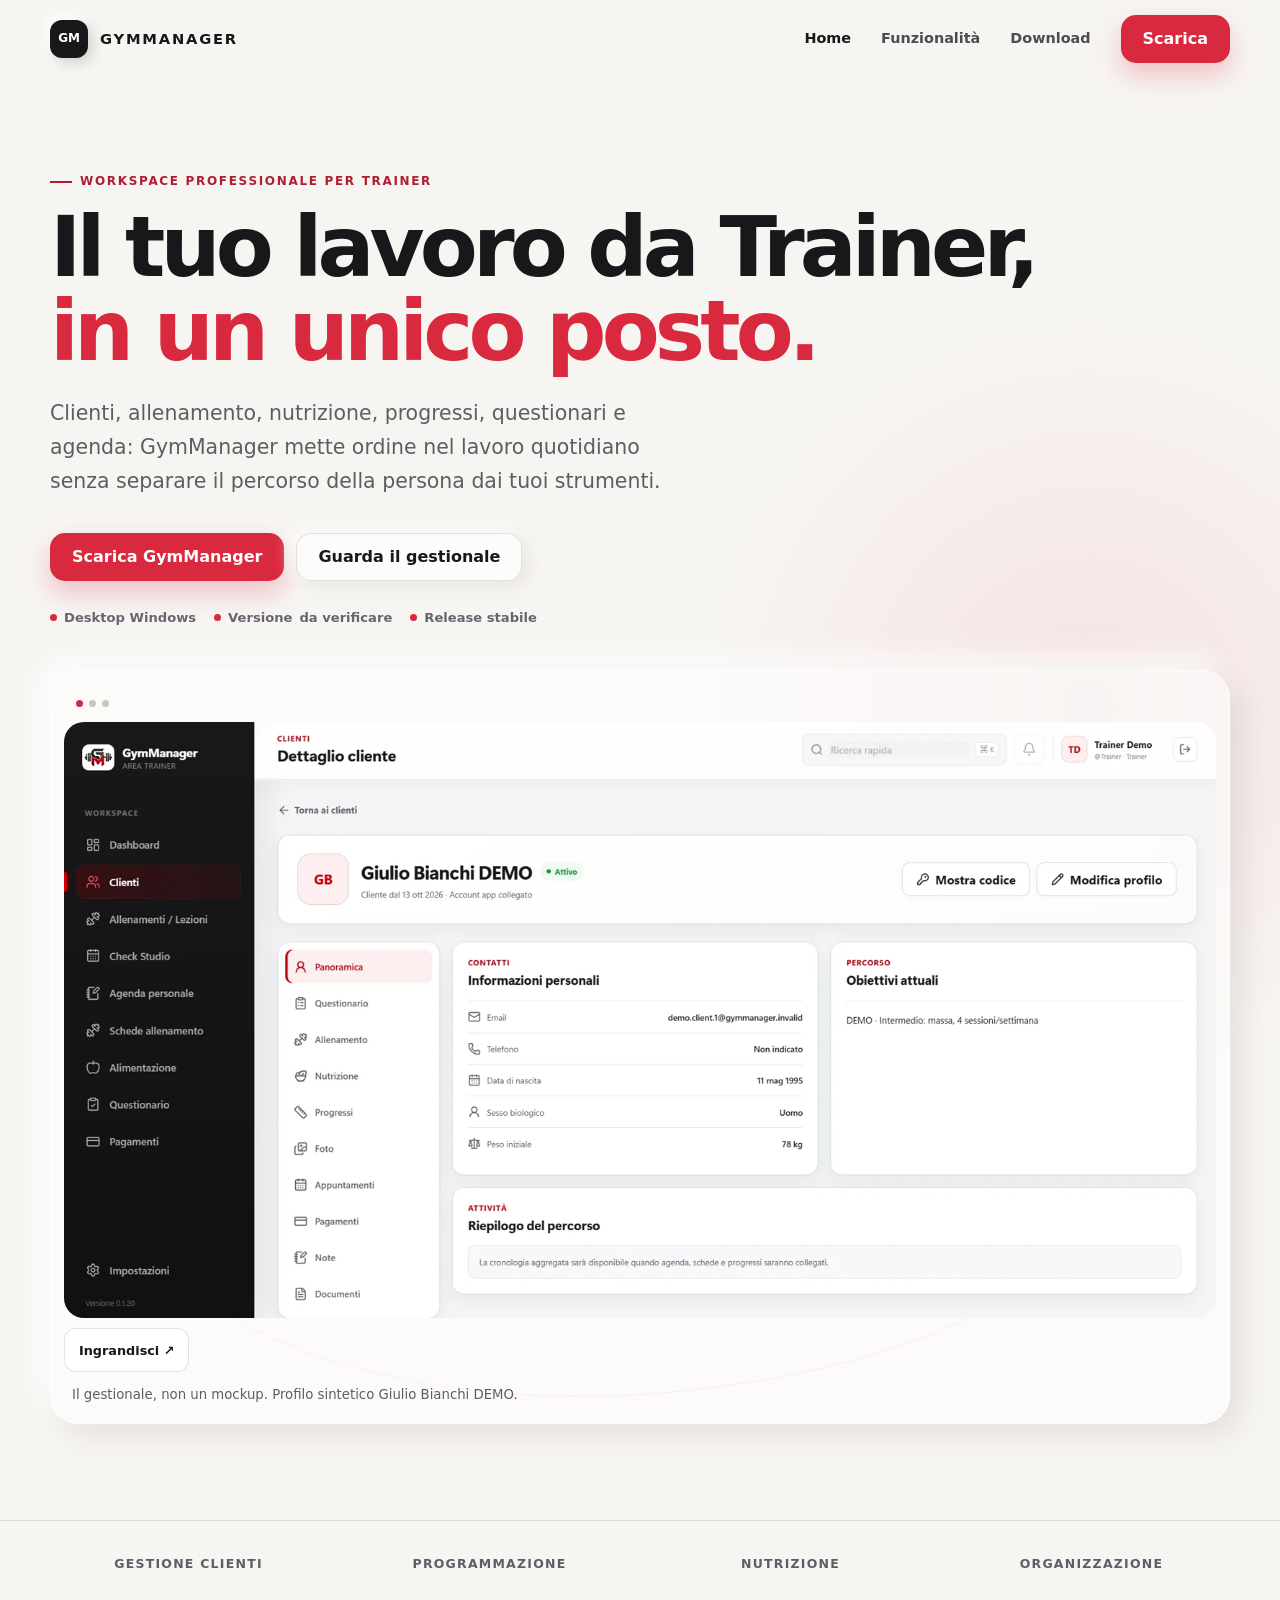
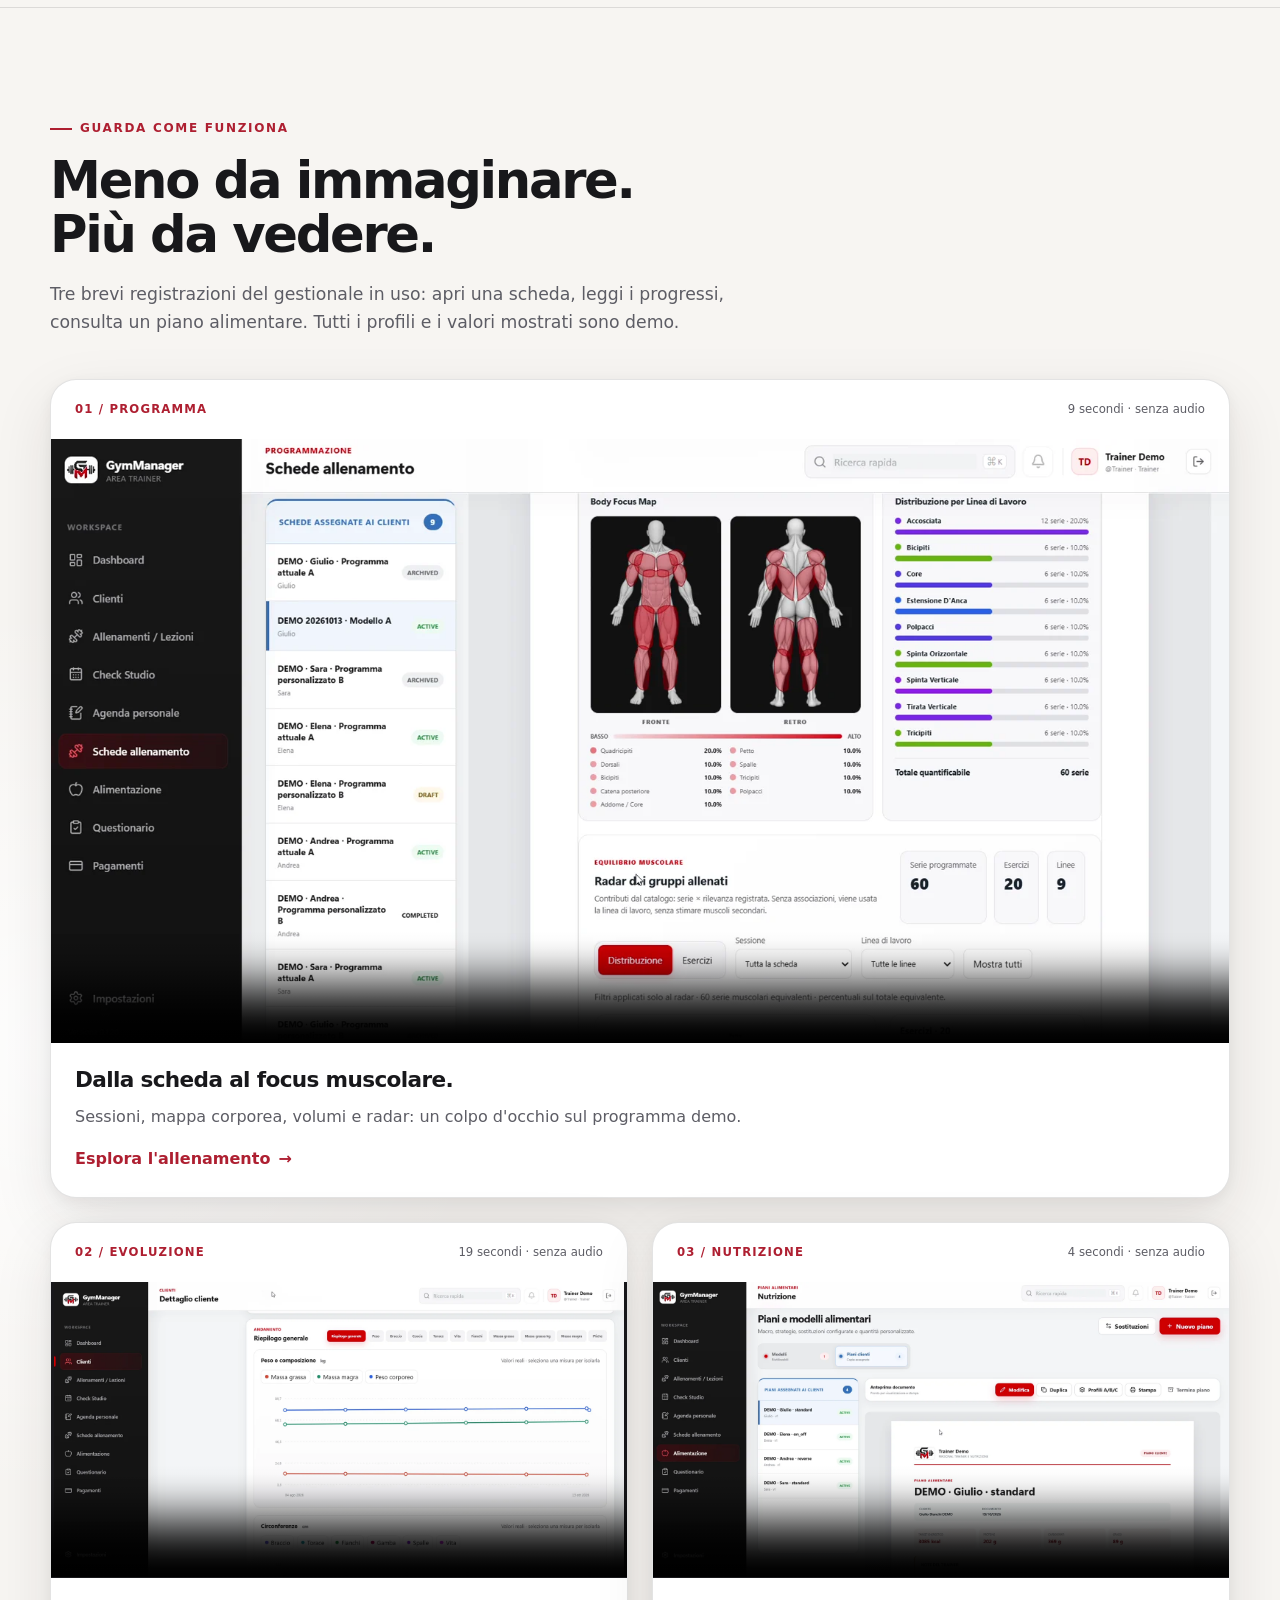
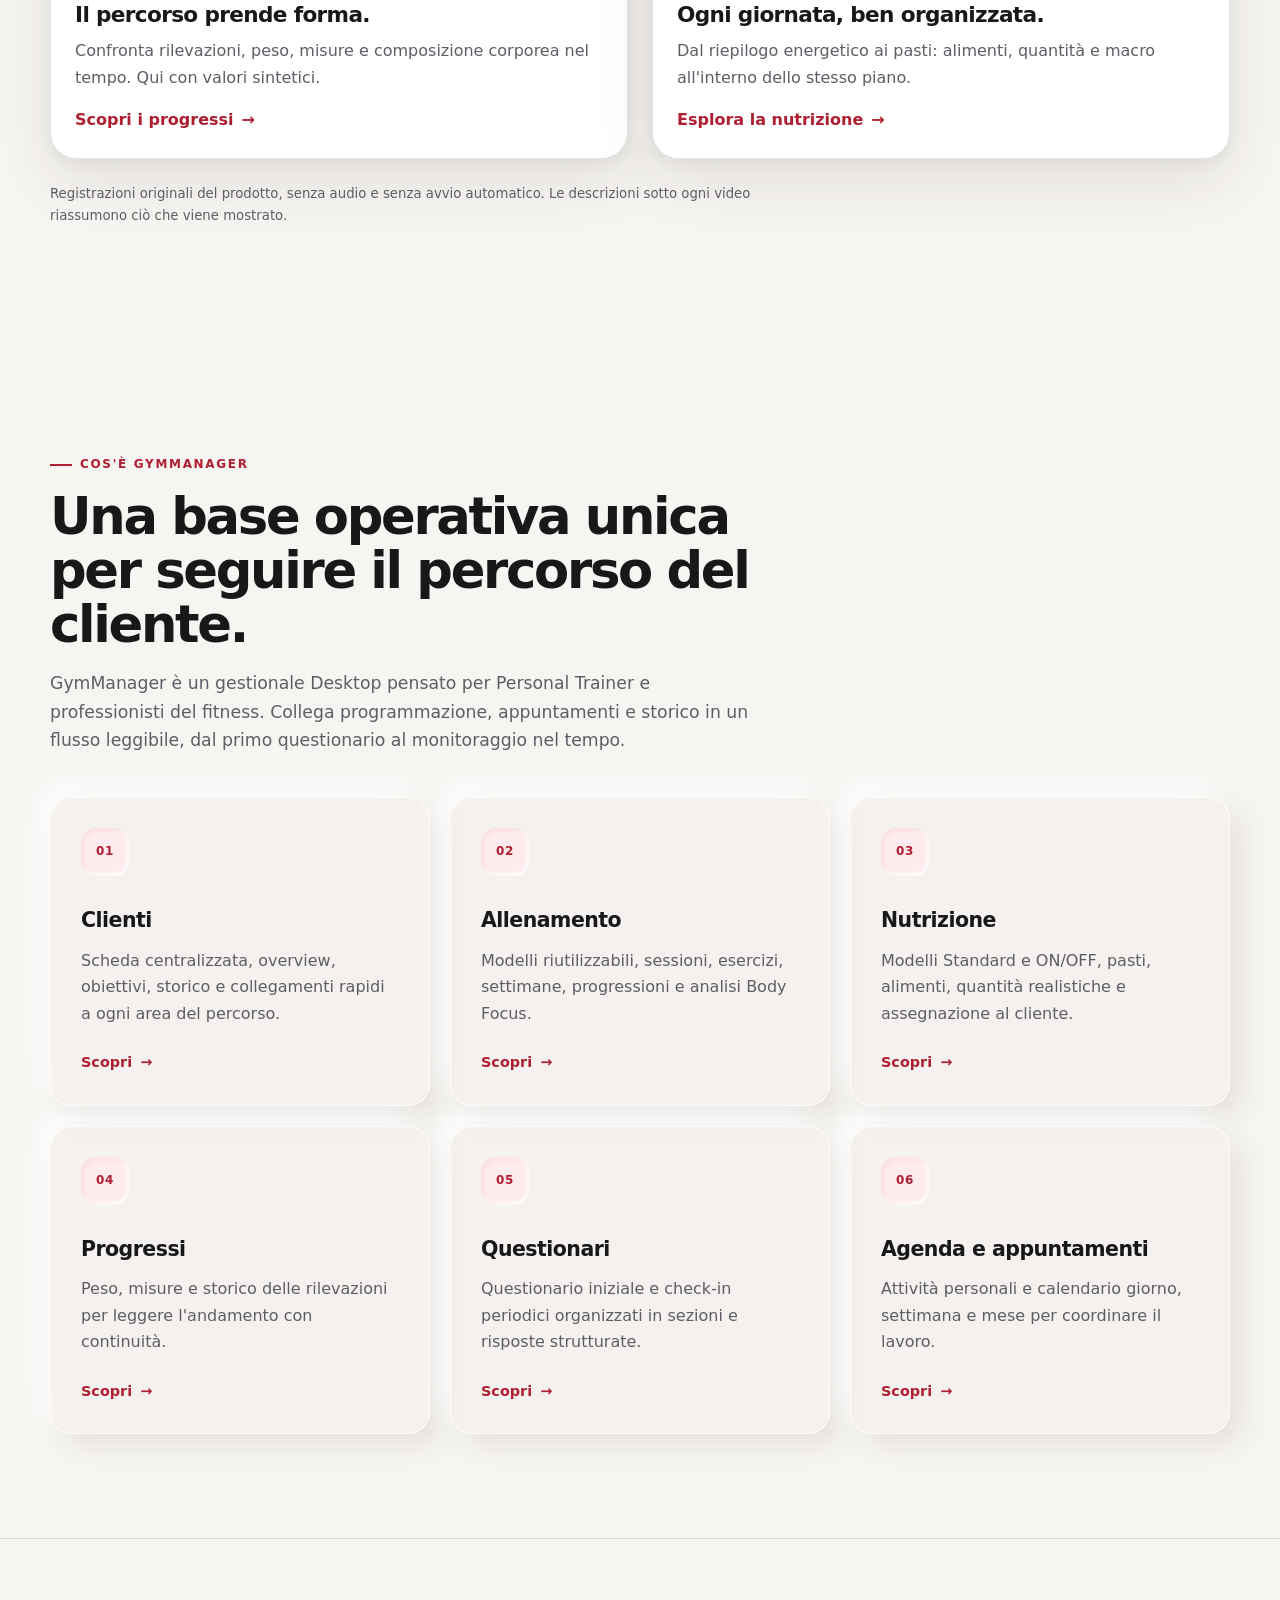
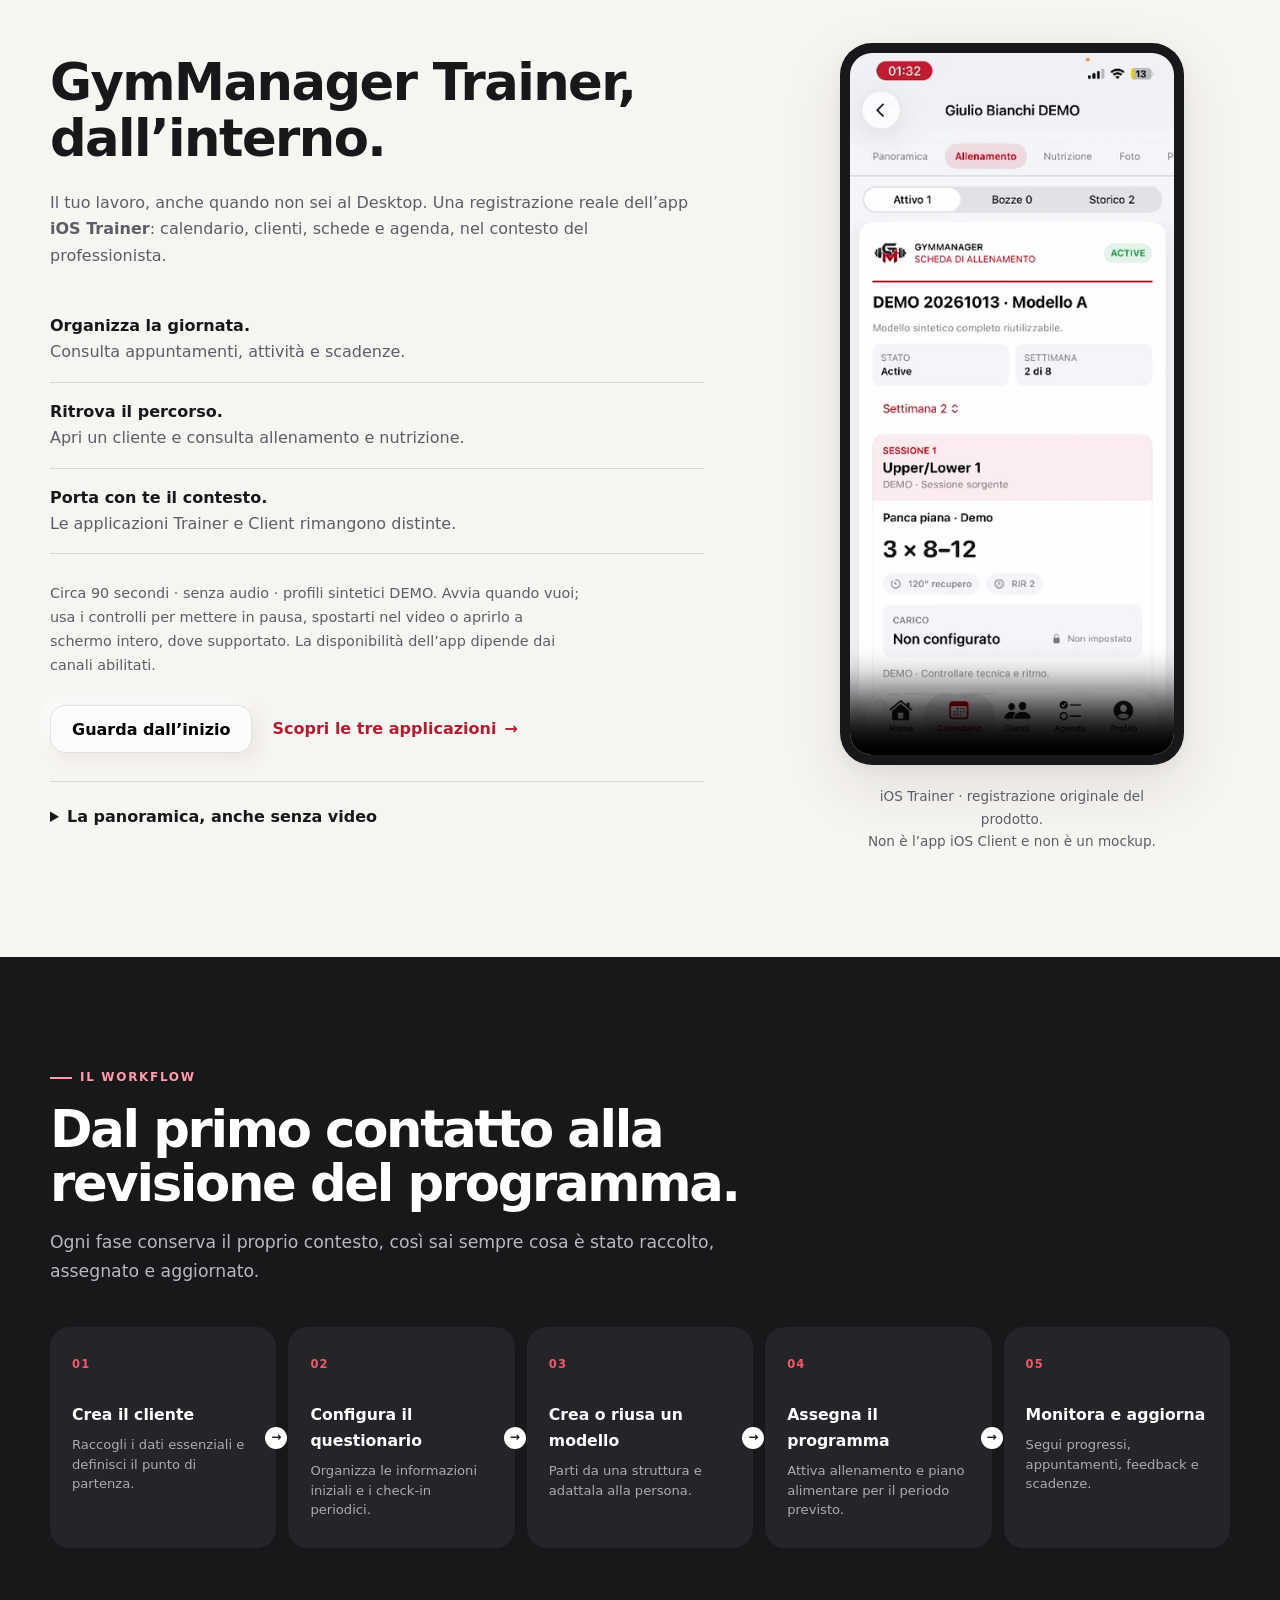
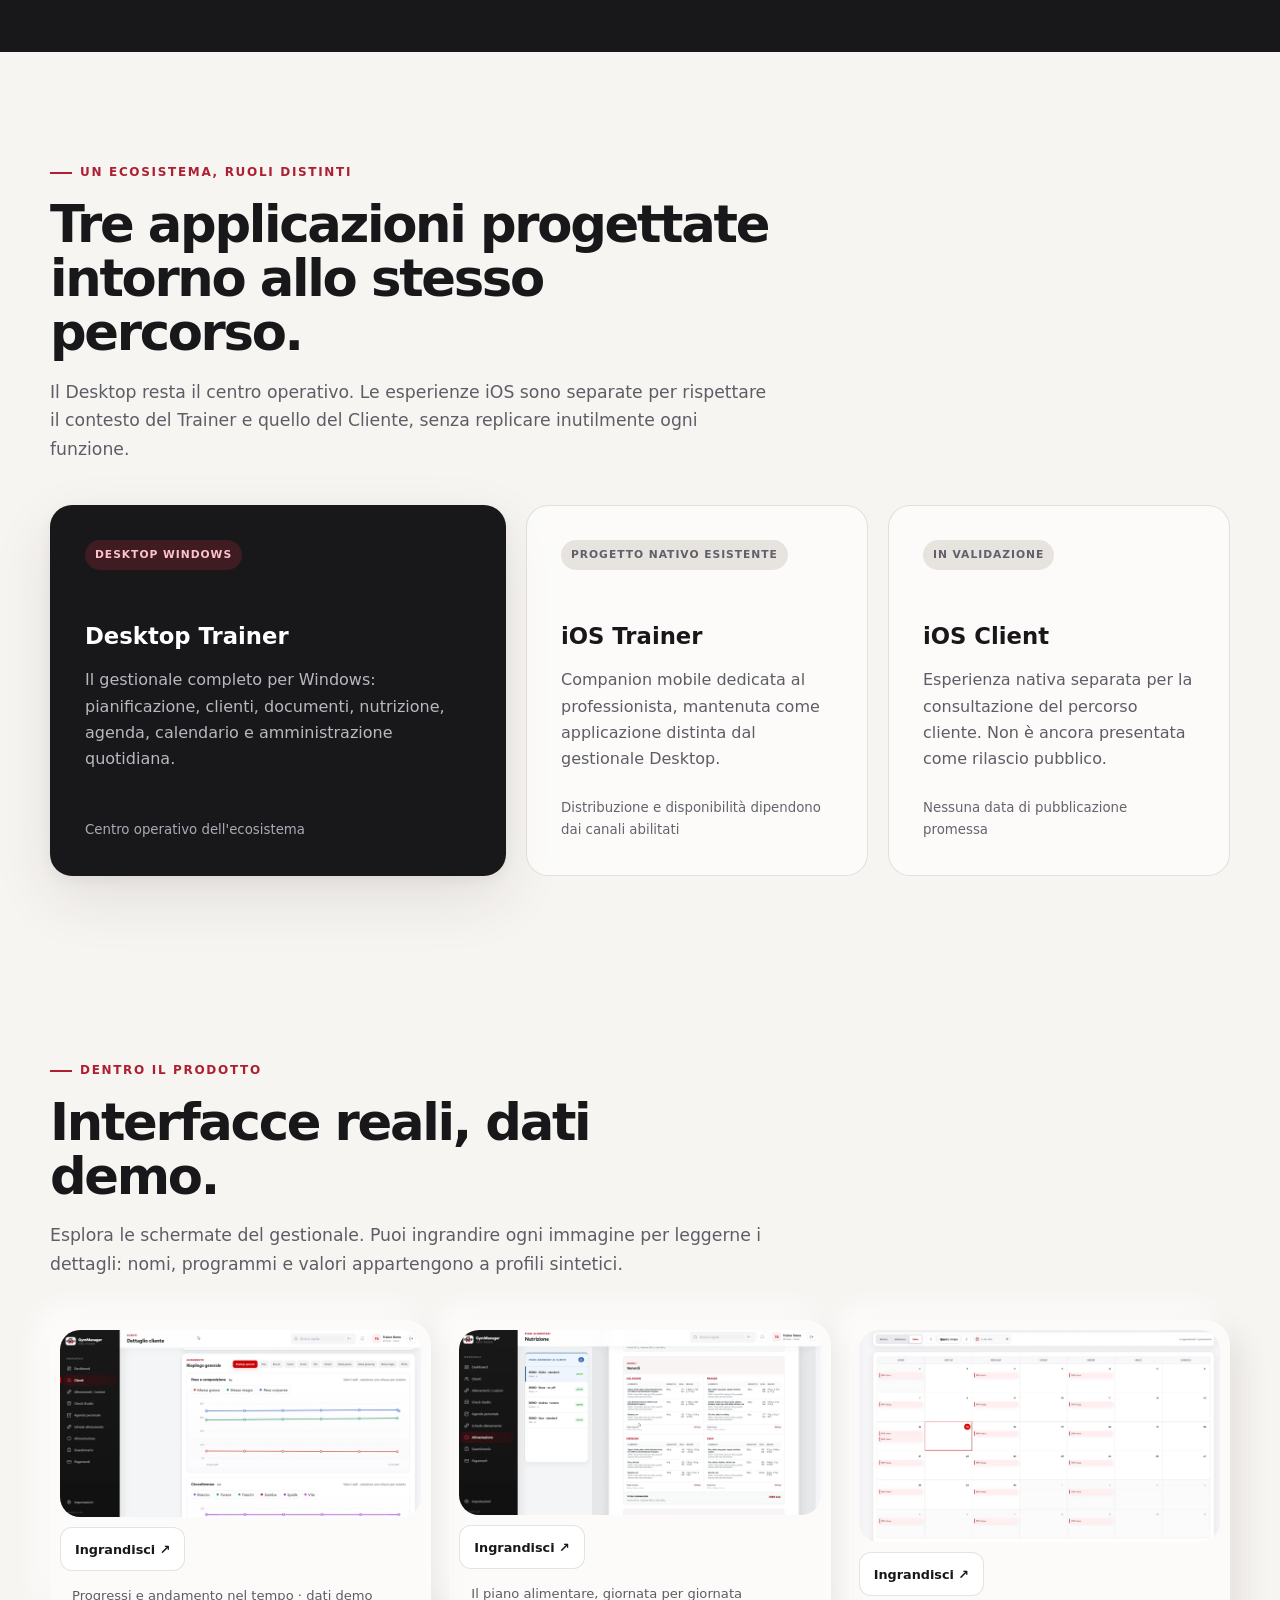
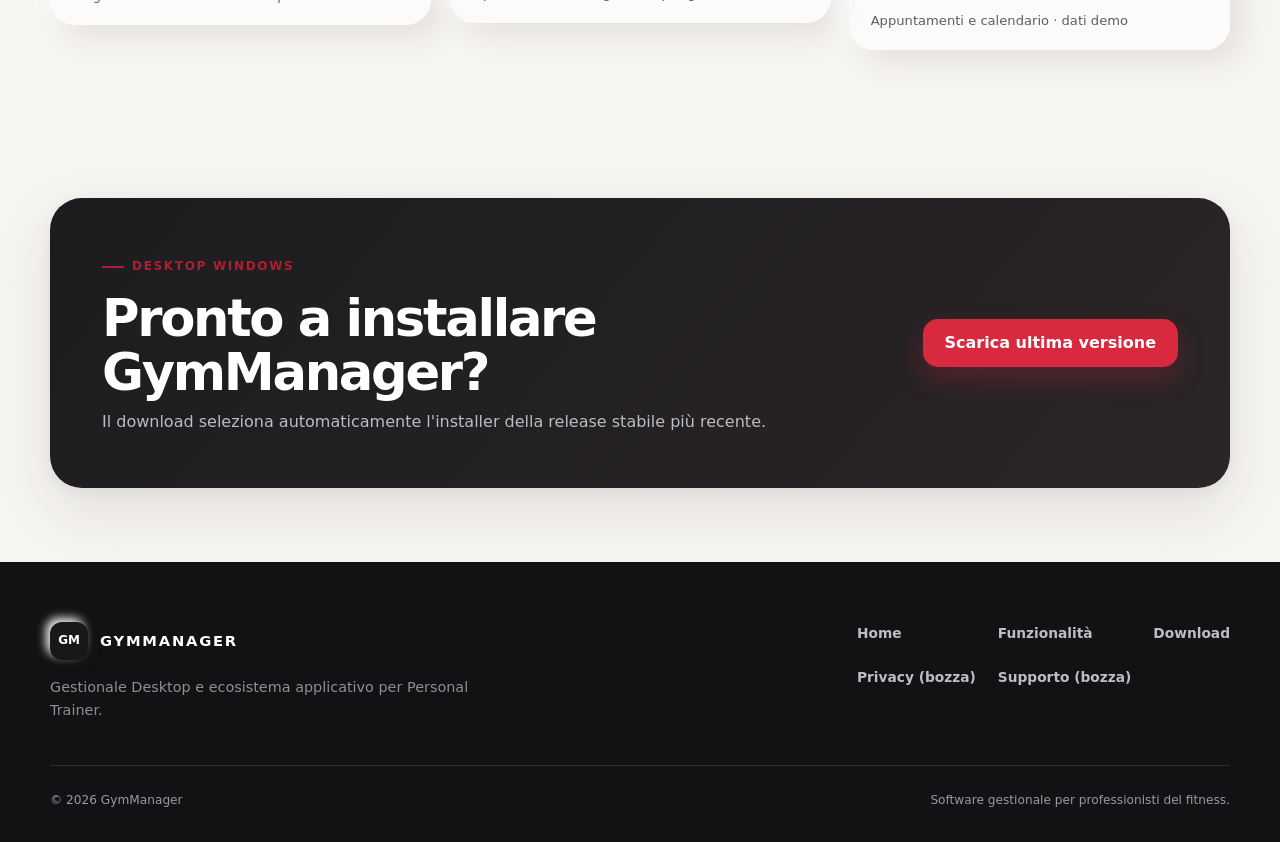
==== index.html @ c7aa6cc4 "feat: publish GymManager website with Trainer overview" ====
<!doctype html>
<html lang="it">
<head>
  <meta charset="utf-8">
  <meta name="viewport" content="width=device-width, initial-scale=1">
  <title>GymManager — Gestionale per Personal Trainer</title>
  <meta name="description" content="GymManager riunisce clienti, allenamento, nutrizione, progressi, questionari e agenda in un unico gestionale Desktop per Personal Trainer.">
  <meta property="og:title" content="GymManager — Gestionale per Personal Trainer">
  <meta property="og:description" content="Il lavoro quotidiano del Trainer, organizzato in un unico ambiente professionale.">
  <meta property="og:type" content="website">
  <meta name="theme-color" content="#18181b">
  <link rel="icon" href="assets/favicon.svg" type="image/svg+xml">
  <link rel="stylesheet" href="assets/css/styles.css">
  <script defer src="assets/js/site.js"></script>
  <script defer src="assets/js/download.js"></script>
</head>
<body>
  <a class="skip-link" href="#contenuto">Vai al contenuto</a>
  <header class="site-header">
    <nav class="nav container" aria-label="Navigazione principale">
      <a class="brand" href="index.html" aria-label="GymManager, Home"><span class="brand-mark" aria-hidden="true">GM</span><span>GYMMANAGER</span></a>
      <button class="nav-toggle" type="button" aria-expanded="false" aria-controls="nav-links" aria-label="Apri il menu"><span></span></button>
      <div class="nav-links" id="nav-links">
        <a href="index.html" aria-current="page">Home</a>
        <a href="funzionalita.html">Funzionalità</a>
        <a href="download.html">Download</a>
        <a class="button button--primary" href="download.html">Scarica</a>
      </div>
    </nav>
  </header>

  <main id="contenuto">
    <section class="hero">
      <div class="hero-grid container">
        <div class="hero-copy reveal">
          <span class="eyebrow">Workspace professionale per Trainer</span>
          <h1>Il tuo lavoro da Trainer, <em>in un unico posto.</em></h1>
          <p>Clienti, allenamento, nutrizione, progressi, questionari e agenda: GymManager mette ordine nel lavoro quotidiano senza separare il percorso della persona dai tuoi strumenti.</p>
          <div class="hero-actions">
            <a class="button button--primary" href="download.html">Scarica GymManager</a>
            <a class="button button--secondary" href="#demo">Guarda il gestionale</a>
          </div>
          <div class="hero-meta" aria-label="Informazioni prodotto">
            <span>Desktop Windows</span>
            <span>Versione <b data-release-version>—</b></span>
            <span>Release stabile</span>
          </div>
        </div>
        <div class="hero-visual reveal">
          <div class="hero-orbit" aria-hidden="true"></div>
          <div class="app-frame">
            <div class="app-frame__bar" aria-hidden="true"><i></i><i></i><i></i></div>
            <img class="screenshot-image" data-screenshot fetchpriority="high" width="1600" height="828" src="assets/screenshots/12-client-demo.webp" alt="Scheda del cliente sintetico Giulio Bianchi DEMO nel gestionale reale: dati del percorso e accesso ad allenamento, nutrizione e progressi">
            <p class="media-caption">Il gestionale, non un mockup. Profilo sintetico Giulio Bianchi DEMO.</p>
          </div>
        </div>
      </div>
    </section>

    <div class="trust-strip" aria-label="Aree principali">
      <div class="trust-strip__inner container">
        <span>Gestione clienti</span><span>Programmazione</span><span>Nutrizione</span><span>Organizzazione</span>
      </div>
    </div>

    <section class="section demo-section" id="demo">
      <div class="container">
        <div class="section-heading reveal"><span class="eyebrow">Guarda come funziona</span><h2>Meno da immaginare.<br>Più da vedere.</h2><p>Tre brevi registrazioni del gestionale in uso: apri una scheda, leggi i progressi, consulta un piano alimentare. Tutti i profili e i valori mostrati sono demo.</p></div>
        <div class="demo-grid">
          <article class="demo-card reveal">
            <div class="demo-card__heading"><span class="demo-number">01 / PROGRAMMA</span><span>9 secondi · senza audio</span></div>
            <video controls playsinline preload="none" width="1280" height="656" poster="assets/screenshots/05-body-focus.webp" aria-label="Registrazione reale: scheda di allenamento e analisi Body Focus">
              <source src="assets/videos/workout-analysis.mp4" type="video/mp4">
              <track kind="captions" src="assets/videos/workout-analysis.it.vtt" srclang="it" label="Descrizione italiana">
              Il browser non supporta il video. <a href="assets/videos/workout-analysis.mp4">Apri la registrazione</a>.
            </video>
            <div class="demo-card__copy"><h3>Dalla scheda al focus muscolare.</h3><p>Sessioni, mappa corporea, volumi e radar: un colpo d'occhio sul programma demo.</p><a class="text-link" href="funzionalita.html#allenamento">Esplora l'allenamento</a></div>
          </article>
          <article class="demo-card reveal">
            <div class="demo-card__heading"><span class="demo-number">02 / EVOLUZIONE</span><span>19 secondi · senza audio</span></div>
            <video controls playsinline preload="none" width="1280" height="662" poster="assets/screenshots/10-progress.webp" aria-label="Registrazione reale: grafici dei progressi e plicometria su dati demo">
              <source src="assets/videos/client-progress.mp4" type="video/mp4">
              <track kind="captions" src="assets/videos/client-progress.it.vtt" srclang="it" label="Descrizione italiana">
              Il browser non supporta il video. <a href="assets/videos/client-progress.mp4">Apri la registrazione</a>.
            </video>
            <div class="demo-card__copy"><h3>Il percorso prende forma.</h3><p>Confronta rilevazioni, peso, misure e composizione corporea nel tempo. Qui con valori sintetici.</p><a class="text-link" href="funzionalita.html#progressi">Scopri i progressi</a></div>
          </article>
          <article class="demo-card reveal">
            <div class="demo-card__heading"><span class="demo-number">03 / NUTRIZIONE</span><span>4 secondi · senza audio</span></div>
            <video controls playsinline preload="none" width="1280" height="656" poster="assets/screenshots/07-nutrition-overview.webp" aria-label="Registrazione reale: piano alimentare demo, giornate e pasti">
              <source src="assets/videos/nutrition-plan.mp4" type="video/mp4">
              <track kind="captions" src="assets/videos/nutrition-plan.it.vtt" srclang="it" label="Descrizione italiana">
              Il browser non supporta il video. <a href="assets/videos/nutrition-plan.mp4">Apri la registrazione</a>.
            </video>
            <div class="demo-card__copy"><h3>Ogni giornata, ben organizzata.</h3><p>Dal riepilogo energetico ai pasti: alimenti, quantità e macro all'interno dello stesso piano.</p><a class="text-link" href="funzionalita.html#nutrizione">Esplora la nutrizione</a></div>
          </article>
        </div>
        <p class="media-note">Registrazioni originali del prodotto, senza audio e senza avvio automatico. Le descrizioni sotto ogni video riassumono ciò che viene mostrato.</p>
      </div>
    </section>

    <section class="section" id="cos-e">
      <div class="container">
        <div class="section-heading reveal">
          <span class="eyebrow">Cos'è GymManager</span>
          <h2>Una base operativa unica per seguire il percorso del cliente.</h2>
          <p>GymManager è un gestionale Desktop pensato per Personal Trainer e professionisti del fitness. Collega programmazione, appuntamenti e storico in un flusso leggibile, dal primo questionario al monitoraggio nel tempo.</p>
        </div>
        <div class="feature-grid">
          <article class="feature-card reveal"><span class="feature-icon" aria-hidden="true">01</span><h3>Clienti</h3><p>Scheda centralizzata, overview, obiettivi, storico e collegamenti rapidi a ogni area del percorso.</p><a class="text-link" href="funzionalita.html#clienti">Scopri</a></article>
          <article class="feature-card reveal"><span class="feature-icon" aria-hidden="true">02</span><h3>Allenamento</h3><p>Modelli riutilizzabili, sessioni, esercizi, settimane, progressioni e analisi Body Focus.</p><a class="text-link" href="funzionalita.html#allenamento">Scopri</a></article>
          <article class="feature-card reveal"><span class="feature-icon" aria-hidden="true">03</span><h3>Nutrizione</h3><p>Modelli Standard e ON/OFF, pasti, alimenti, quantità realistiche e assegnazione al cliente.</p><a class="text-link" href="funzionalita.html#nutrizione">Scopri</a></article>
          <article class="feature-card reveal"><span class="feature-icon" aria-hidden="true">04</span><h3>Progressi</h3><p>Peso, misure e storico delle rilevazioni per leggere l'andamento con continuità.</p><a class="text-link" href="funzionalita.html#progressi">Scopri</a></article>
          <article class="feature-card reveal"><span class="feature-icon" aria-hidden="true">05</span><h3>Questionari</h3><p>Questionario iniziale e check-in periodici organizzati in sezioni e risposte strutturate.</p><a class="text-link" href="funzionalita.html#questionari">Scopri</a></article>
          <article class="feature-card reveal"><span class="feature-icon" aria-hidden="true">06</span><h3>Agenda e appuntamenti</h3><p>Attività personali e calendario giorno, settimana e mese per coordinare il lavoro.</p><a class="text-link" href="funzionalita.html#organizzazione">Scopri</a></article>
        </div>
      </div>
    </section>

    <section class="section trainer-overview" id="ios-trainer" aria-labelledby="trainer-overview-title">
      <div class="container trainer-overview__layout">
        <div class="trainer-overview__copy reveal">
          <h2 id="trainer-overview-title">GymManager Trainer,<br>dall’interno.</h2>
          <p>Il tuo lavoro, anche quando non sei al Desktop. Una registrazione reale dell’app <strong>iOS Trainer</strong>: calendario, clienti, schede e agenda, nel contesto del professionista.</p>
          <ul class="trainer-overview__features">
            <li><strong>Organizza la giornata.</strong> Consulta appuntamenti, attività e scadenze.</li>
            <li><strong>Ritrova il percorso.</strong> Apri un cliente e consulta allenamento e nutrizione.</li>
            <li><strong>Porta con te il contesto.</strong> Le applicazioni Trainer e Client rimangono distinte.</li>
          </ul>
          <p class="trainer-overview__note" id="trainer-overview-description">Circa 90 secondi · senza audio · profili sintetici DEMO. Avvia quando vuoi; usa i controlli per mettere in pausa, spostarti nel video o aprirlo a schermo intero, dove supportato. La disponibilità dell’app dipende dai canali abilitati.</p>
          <div class="trainer-overview__actions">
            <button class="button button--secondary" type="button" data-video-restart aria-controls="ios-trainer-video">Guarda dall’inizio</button>
            <a class="text-link" href="#ecosistema">Scopri le tre applicazioni</a>
          </div>
          <details class="trainer-overview__description">
            <summary>La panoramica, anche senza video</summary>
            <p>La Home raccoglie attività e scadenze del Trainer Demo. Il calendario passa dalla settimana al mese; aprendo Giulio Bianchi DEMO si consultano la scheda allenamento, il riepilogo del percorso e il piano nutrizionale. La registrazione mostra poi l’elenco clienti, la creazione di un’attività in agenda e il profilo del Trainer. Nessuna immagine di un cliente reale viene utilizzata.</p>
          </details>
        </div>
        <figure class="trainer-overview__media reveal">
          <div class="trainer-phone">
            <video id="ios-trainer-video" controls playsinline muted preload="none" width="384" height="832" poster="assets/screenshots/ios-trainer-poster.webp" aria-label="Panoramica reale dell’app iOS GymManager Trainer" aria-describedby="trainer-overview-description" data-pause-offscreen>
              <source src="assets/videos/ios-trainer-overview-web.mp4" type="video/mp4">
              Il browser non supporta il video. <a href="assets/videos/ios-trainer-overview-web.mp4">Apri la panoramica iOS Trainer</a>.
            </video>
          </div>
          <figcaption>iOS Trainer · registrazione originale del prodotto.<br>Non è l’app iOS Client e non è un mockup.</figcaption>
        </figure>
      </div>
    </section>

    <section class="section section--dark" id="come-funziona">
      <div class="container">
        <div class="section-heading reveal">
          <span class="eyebrow">Il workflow</span>
          <h2>Dal primo contatto alla revisione del programma.</h2>
          <p>Ogni fase conserva il proprio contesto, così sai sempre cosa è stato raccolto, assegnato e aggiornato.</p>
        </div>
        <div class="workflow">
          <article class="reveal"><h3>Crea il cliente</h3><p>Raccogli i dati essenziali e definisci il punto di partenza.</p></article>
          <article class="reveal"><h3>Configura il questionario</h3><p>Organizza le informazioni iniziali e i check-in periodici.</p></article>
          <article class="reveal"><h3>Crea o riusa un modello</h3><p>Parti da una struttura e adattala alla persona.</p></article>
          <article class="reveal"><h3>Assegna il programma</h3><p>Attiva allenamento e piano alimentare per il periodo previsto.</p></article>
          <article class="reveal"><h3>Monitora e aggiorna</h3><p>Segui progressi, appuntamenti, feedback e scadenze.</p></article>
        </div>
      </div>
    </section>

    <section class="section" id="ecosistema">
      <div class="container">
        <div class="section-heading reveal">
          <span class="eyebrow">Un ecosistema, ruoli distinti</span>
          <h2>Tre applicazioni progettate intorno allo stesso percorso.</h2>
          <p>Il Desktop resta il centro operativo. Le esperienze iOS sono separate per rispettare il contesto del Trainer e quello del Cliente, senza replicare inutilmente ogni funzione.</p>
        </div>
        <div class="ecosystem-grid">
          <article class="ecosystem-card ecosystem-card--primary reveal"><span class="status">Desktop Windows</span><h3>Desktop Trainer</h3><p>Il gestionale completo per Windows: pianificazione, clienti, documenti, nutrizione, agenda, calendario e amministrazione quotidiana.</p><small>Centro operativo dell'ecosistema</small></article>
          <article class="ecosystem-card reveal"><span class="status">Progetto nativo esistente</span><h3>iOS Trainer</h3><p>Companion mobile dedicata al professionista, mantenuta come applicazione distinta dal gestionale Desktop.</p><small>Distribuzione e disponibilità dipendono dai canali abilitati</small></article>
          <article class="ecosystem-card reveal"><span class="status">In validazione</span><h3>iOS Client</h3><p>Esperienza nativa separata per la consultazione del percorso cliente. Non è ancora presentata come rilascio pubblico.</p><small>Nessuna data di pubblicazione promessa</small></article>
        </div>
      </div>
    </section>

    <section class="section section--compact">
      <div class="container">
        <div class="section-heading reveal"><span class="eyebrow">Dentro il prodotto</span><h2>Interfacce reali, dati demo.</h2><p>Esplora le schermate del gestionale. Puoi ingrandire ogni immagine per leggerne i dettagli: nomi, programmi e valori appartengono a profili sintetici.</p></div>
        <div class="gallery-grid">
          <figure class="gallery-card reveal"><img class="screenshot-image" data-screenshot loading="lazy" width="1600" height="828" src="assets/screenshots/10-progress.webp" alt="Grafici reali di peso e composizione corporea del profilo sintetico Giulio Bianchi DEMO"><figcaption>Progressi e andamento nel tempo · dati demo</figcaption></figure>
          <figure class="gallery-card reveal"><img class="screenshot-image" data-screenshot loading="lazy" width="1600" height="820" src="assets/screenshots/08-nutrition-client-plan.webp" alt="Pasti, quantità e macronutrienti del piano alimentare sintetico Giulio DEMO"><figcaption>Il piano alimentare, giornata per giornata</figcaption></figure>
          <figure class="gallery-card reveal"><img class="screenshot-image" data-screenshot loading="lazy" width="1565" height="918" src="assets/screenshots/09-calendar.webp" alt="Calendario mensile reale di GymManager con appuntamenti del cliente demo Marco"><figcaption>Appuntamenti e calendario · dati demo</figcaption></figure>
        </div>
      </div>
    </section>

    <section class="section section--compact">
      <div class="container">
        <div class="cta-panel reveal">
          <div><span class="eyebrow">Desktop Windows</span><h2>Pronto a installare GymManager?</h2><p>Il download seleziona automaticamente l'installer della release stabile più recente.</p></div>
          <a class="button button--primary" href="download.html">Scarica ultima versione</a>
        </div>
      </div>
    </section>
  </main>

  <footer class="site-footer">
    <div class="footer-grid container">
      <div class="footer-brand"><a class="brand" href="index.html"><span class="brand-mark" aria-hidden="true">GM</span><span>GYMMANAGER</span></a><p>Gestionale Desktop e ecosistema applicativo per Personal Trainer.</p></div>
      <nav class="footer-links" aria-label="Navigazione footer"><a href="index.html">Home</a><a href="funzionalita.html">Funzionalità</a><a href="download.html">Download</a><a href="privacy/">Privacy (bozza)</a><a href="support/">Supporto (bozza)</a></nav>
    </div>
    <div class="footer-bottom container"><span>© <span data-year></span> GymManager</span><span>Software gestionale per professionisti del fitness.</span></div>
  </footer>
</body>
</html>
---- assets/css/styles.css ----
:root {
  color-scheme: light;
  --ink: #18181b;
  --ink-soft: #5d5d65;
  --paper: #f7f5f2;
  --paper-deep: #ede9e4;
  --white: #ffffff;
  --accent: #d9293f;
  --accent-dark: #ae1f31;
  --accent-soft: #fdebed;
  --line: rgba(24, 24, 27, .12);
  --shadow: 0 22px 60px rgba(36, 29, 29, .1), 0 4px 14px rgba(36, 29, 29, .05);
  --clay-shadow: 12px 12px 28px rgba(83, 69, 62, .11), -12px -12px 28px rgba(255, 255, 255, .85);
  --radius-lg: 32px;
  --radius-md: 22px;
  --radius-sm: 14px;
  --page: min(1180px, calc(100% - 40px));
  --font: Inter, ui-sans-serif, system-ui, -apple-system, BlinkMacSystemFont, "Segoe UI", sans-serif;
}

* { box-sizing: border-box; }
html { scroll-behavior: smooth; }
body {
  margin: 0;
  color: var(--ink);
  background:
    radial-gradient(circle at 85% 8%, rgba(217, 41, 63, .09), transparent 24rem),
    radial-gradient(circle at 4% 30%, rgba(255, 255, 255, .9), transparent 28rem),
    var(--paper);
  font-family: var(--font);
  font-size: 16px;
  line-height: 1.65;
  text-rendering: optimizeLegibility;
}
img, video { display: block; max-width: 100%; }
figure { margin: 0; }
a { color: inherit; text-decoration: none; }
button, a { -webkit-tap-highlight-color: transparent; }
button { font: inherit; }
:focus-visible { outline: 3px solid var(--accent-dark); outline-offset: 4px; }
.section--dark :focus-visible, .site-footer :focus-visible { outline-color: #ff9daa; }
.skip-link { position: fixed; z-index: 100; left: 16px; top: -80px; padding: 10px 16px; border-radius: 10px; background: var(--ink); color: var(--white); }
.skip-link:focus { top: 16px; }
.container { width: var(--page); margin-inline: auto; }
.eyebrow { display: inline-flex; align-items: center; gap: 8px; margin: 0 0 14px; color: var(--accent-dark); font-size: .75rem; font-weight: 800; letter-spacing: .14em; text-transform: uppercase; }
.eyebrow::before { width: 22px; height: 2px; background: currentColor; content: ""; }
.muted { color: var(--ink-soft); }
.section { padding: 104px 0; }
.section--compact { padding: 74px 0; }
.section--dark { color: var(--white); background: var(--ink); }
.section-heading { max-width: 720px; margin-bottom: 42px; }
.section-heading h2, .split-copy h2, .cta-panel h2 { margin: 0 0 18px; font-size: clamp(2rem, 4vw, 3.35rem); line-height: 1.06; letter-spacing: -.045em; }
.section-heading p, .split-copy > p { margin: 0; color: var(--ink-soft); font-size: 1.08rem; }
.section--dark .section-heading p, .section--dark .split-copy > p { color: #b8b8bf; }
.section--dark .eyebrow { color: #ff9daa; }
.section--dark .detail-list li { color: #d7d7de; }
.section--dark .info-box { border-color: rgba(255,255,255,.15); background: #252529; }
.section--dark .info-box p { color: #c7c7cf; }

.site-header { position: sticky; z-index: 50; top: 0; border-bottom: 1px solid transparent; background: rgba(247, 245, 242, .86); backdrop-filter: blur(18px); }
.site-header.is-scrolled { border-color: var(--line); }
.nav { min-height: 78px; display: flex; align-items: center; justify-content: space-between; gap: 28px; }
.brand { display: inline-flex; align-items: center; gap: 12px; font-size: .92rem; font-weight: 900; letter-spacing: .12em; }
.brand-mark { width: 38px; height: 38px; display: grid; place-items: center; border-radius: 12px; color: var(--white); background: var(--ink); box-shadow: 5px 5px 12px rgba(35, 29, 27, .16), -4px -4px 10px rgba(255,255,255,.95); font-size: .75rem; letter-spacing: -.02em; }
.nav-links { display: flex; align-items: center; gap: 30px; }
.nav-links > a:not(.button) { color: #4b4b52; font-size: .9rem; font-weight: 700; }
.nav-links > a[aria-current="page"] { color: var(--ink); }
.nav-toggle { display: none; width: 44px; height: 44px; border: 1px solid var(--line); border-radius: 13px; color: var(--ink); background: var(--white); cursor: pointer; }
.nav-toggle span, .nav-toggle::before, .nav-toggle::after { display: block; width: 18px; height: 2px; margin: 4px auto; border-radius: 2px; background: currentColor; content: ""; }

.button { min-height: 48px; display: inline-flex; align-items: center; justify-content: center; gap: 9px; padding: 0 21px; border: 1px solid transparent; border-radius: 15px; font-weight: 800; line-height: 1.2; cursor: pointer; transition: transform .2s ease, box-shadow .2s ease, background .2s ease; }
.button:hover { transform: translateY(-2px); }
.button--primary { color: var(--white); background: var(--accent); box-shadow: 0 12px 26px rgba(217,41,63,.25); }
.button--primary:hover { background: var(--accent-dark); }
.button--secondary { border-color: var(--line); background: rgba(255,255,255,.66); box-shadow: 6px 6px 16px rgba(80,68,63,.08), -6px -6px 16px rgba(255,255,255,.7); }
.button[aria-disabled="true"], .button:disabled { color: #85858b; background: #e6e3df; box-shadow: none; cursor: not-allowed; transform: none; }
.text-link { display: inline-flex; align-items: center; gap: 8px; color: var(--accent-dark); font-weight: 800; }
.text-link::after { content: "→"; transition: transform .2s ease; }
.text-link:hover::after { transform: translateX(4px); }

.hero { overflow: hidden; padding: 86px 0 96px; }
.hero-grid { display: grid; grid-template-columns: minmax(0, 1fr); align-items: center; gap: 42px; }
.hero-copy, .hero-visual, .split > *, .download-layout > * { min-width: 0; }
.hero-grid.has-missing-visual, .split.has-missing-visual { grid-template-columns: minmax(0, 760px); justify-content: center; }
.hero h1 { max-width: 1030px; margin: 0 0 24px; font-size: clamp(3rem, 6.6vw, 5.9rem); line-height: .99; letter-spacing: -.058em; }
.hero h1 em { color: var(--accent); font-style: normal; }
.hero-copy > p { max-width: 620px; margin: 0; color: var(--ink-soft); font-size: clamp(1.05rem, 1.7vw, 1.28rem); }
.hero-actions { display: flex; flex-wrap: wrap; gap: 12px; margin-top: 34px; }
.hero-meta { display: flex; flex-wrap: wrap; gap: 18px; margin-top: 26px; color: #666670; font-size: .82rem; font-weight: 700; }
.hero-meta span { display: inline-flex; align-items: center; gap: 7px; }
.hero-meta span::before { width: 7px; height: 7px; border-radius: 50%; background: var(--accent); content: ""; }
.hero-visual { position: relative; display: grid; place-items: center; }
.hero-orbit { position: absolute; inset: 8% 2% 4%; border: 1px solid rgba(217,41,63,.14); border-radius: 48% 52% 46% 54%; transform: rotate(-8deg); }
.app-frame { position: relative; z-index: 2; width: 100%; padding: 13px; border: 1px solid rgba(255,255,255,.8); border-radius: 28px; background: rgba(255,255,255,.58); box-shadow: var(--clay-shadow); }
.app-frame__bar { height: 38px; display: flex; align-items: center; gap: 6px; padding: 0 12px; }
.app-frame__bar i { width: 7px; height: 7px; border-radius: 50%; background: #c9c5c0; }
.app-frame__bar i:first-child { background: var(--accent); }

.screenshot-placeholder { display: none; min-height: 380px; place-items: center; padding: 36px; border: 1px dashed rgba(217,41,63,.36); border-radius: 20px; color: #777078; background: linear-gradient(145deg, #f4f0ed, #fff); text-align: center; }
.is-development .screenshot-placeholder { display: grid; }
.screenshot-placeholder strong { display: block; color: var(--ink); font-size: 1.05rem; letter-spacing: .08em; }
.screenshot-placeholder small { max-width: 420px; display: block; margin-top: 7px; }
.screenshot-image { display: block; width: 100%; height: auto; border-radius: 20px; }
.screenshot-image[hidden] { display: none; }
.is-development .screenshot-placeholder[hidden] { display: none; }

.trust-strip { border-block: 1px solid var(--line); }
.trust-strip__inner { min-height: 86px; display: grid; grid-template-columns: repeat(4, 1fr); align-items: center; gap: 24px; }
.trust-strip span { color: var(--ink-soft); font-size: .78rem; font-weight: 800; letter-spacing: .1em; text-align: center; text-transform: uppercase; }

.feature-grid { display: grid; grid-template-columns: repeat(3, 1fr); gap: 20px; }
.feature-card { min-height: 250px; display: flex; flex-direction: column; padding: 30px; border: 1px solid rgba(255,255,255,.75); border-radius: var(--radius-md); background: rgba(244,241,237,.8); box-shadow: var(--clay-shadow); }
.feature-icon { width: 48px; height: 48px; display: grid; place-items: center; margin-bottom: 28px; border-radius: 15px; color: var(--accent-dark); background: var(--accent-soft); font-size: .75rem; font-weight: 900; letter-spacing: .06em; box-shadow: inset 2px 2px 4px rgba(217,41,63,.08), inset -2px -2px 4px #fff; }
.feature-card h3 { margin: 0 0 10px; font-size: 1.28rem; letter-spacing: -.025em; }
.feature-card p { margin: 0 0 24px; color: var(--ink-soft); }
.feature-card .text-link { margin-top: auto; font-size: .9rem; }

.workflow { display: grid; grid-template-columns: repeat(5, 1fr); gap: 12px; counter-reset: workflow; }
.workflow article { position: relative; min-height: 188px; padding: 28px 22px; border-radius: 20px; color: var(--white); background: #252529; }
.workflow article::before { counter-increment: workflow; content: "0" counter(workflow); display: block; margin-bottom: 28px; color: #ef596a; font-size: .72rem; font-weight: 900; letter-spacing: .1em; }
.workflow article:not(:last-child)::after { position: absolute; z-index: 2; right: -11px; top: 50%; width: 22px; height: 22px; display: grid; place-items: center; border-radius: 50%; color: var(--ink); background: var(--white); content: "→"; font-size: .75rem; font-weight: 900; transform: translateY(-50%); }
.workflow h3 { margin: 0 0 7px; font-size: .98rem; }
.workflow p { margin: 0; color: #aaaab1; font-size: .82rem; line-height: 1.5; }

.ecosystem-grid { display: grid; grid-template-columns: 1.2fr .9fr .9fr; gap: 20px; }
.ecosystem-card { min-height: 320px; display: flex; flex-direction: column; padding: 34px; border: 1px solid var(--line); border-radius: var(--radius-md); background: rgba(255,255,255,.6); }
.ecosystem-card--primary { color: var(--white); border-color: transparent; background: var(--ink); box-shadow: var(--shadow); }
.status { align-self: flex-start; margin-bottom: 48px; padding: 6px 10px; border-radius: 999px; color: #606069; background: #e7e4df; font-size: .67rem; font-weight: 900; letter-spacing: .09em; text-transform: uppercase; }
.ecosystem-card--primary .status { color: #ffc2ca; background: rgba(217,41,63,.2); }
.ecosystem-card h3 { margin: 0 0 12px; font-size: 1.42rem; }
.ecosystem-card p { margin: 0; color: var(--ink-soft); }
.ecosystem-card--primary p { color: #b8b8c0; }
.ecosystem-card small { margin-top: auto; padding-top: 24px; color: #64646d; }
.ecosystem-card--primary small { color: #aaaab4; }

.gallery-grid { display: grid; grid-template-columns: repeat(3, minmax(0, 1fr)); gap: 18px; align-items: start; }
.gallery-card { overflow: hidden; padding: 10px; border-radius: 25px; background: rgba(255,255,255,.65); box-shadow: var(--clay-shadow); }
.gallery-card:first-child { grid-row: auto; }
.gallery-grid.has-missing-visual { grid-template-columns: 1fr; grid-template-rows: auto; }
.gallery-grid.has-missing-visual .gallery-card:first-child { grid-row: auto; }
.gallery-card .screenshot-placeholder { min-height: 100%; }
.gallery-card figcaption { padding: 14px 12px 8px; color: var(--ink-soft); font-size: .82rem; }

.cta-panel { display: grid; grid-template-columns: 1fr auto; align-items: center; gap: 36px; padding: 52px; border-radius: var(--radius-lg); color: var(--white); background: linear-gradient(130deg, #1c1c1f, #2b2527); box-shadow: var(--shadow); }
.cta-panel h2 { max-width: 700px; margin-bottom: 10px; }
.cta-panel p { margin: 0; color: #bcbcc2; }

.page-hero { padding: 84px 0 66px; }
.page-hero__inner { max-width: 860px; }
.page-hero h1 { margin: 0 0 22px; font-size: clamp(3rem, 7vw, 6rem); line-height: .96; letter-spacing: -.065em; }
.page-hero p { max-width: 700px; margin: 0; color: var(--ink-soft); font-size: 1.18rem; }
.anchor-nav { position: sticky; z-index: 20; top: 78px; overflow-x: auto; border-block: 1px solid var(--line); background: rgba(247,245,242,.91); backdrop-filter: blur(14px); }
.anchor-nav__inner { min-height: 58px; display: flex; align-items: center; gap: 26px; white-space: nowrap; }
.anchor-nav a { color: var(--ink-soft); font-size: .78rem; font-weight: 800; letter-spacing: .04em; }

.feature-detail { scroll-margin-top: 160px; }
.feature-detail + .feature-detail { border-top: 1px solid var(--line); }
.split { display: grid; grid-template-columns: .86fr 1.14fr; align-items: center; gap: 70px; }
.split--reverse { grid-template-columns: 1.14fr .86fr; }
.split--reverse .split-copy { order: 2; }
.detail-list { display: grid; gap: 14px; margin: 30px 0 0; padding: 0; list-style: none; }
.detail-list li { display: grid; grid-template-columns: 30px 1fr; gap: 12px; color: var(--ink-soft); }
.detail-list li::before { width: 25px; height: 25px; display: grid; place-items: center; border-radius: 9px; color: var(--accent-dark); background: var(--accent-soft); content: "✓"; font-size: .75rem; font-weight: 900; }
.visual-card { min-width: 0; padding: 13px; border-radius: var(--radius-lg); background: rgba(255,255,255,.62); box-shadow: var(--clay-shadow); }
.visual-card .screenshot-placeholder { min-height: 404px; }
.model-flow { display: grid; grid-template-columns: repeat(3, 1fr); gap: 12px; margin-top: 32px; }
.model-flow span { min-height: 94px; display: grid; place-items: center; padding: 20px; border-radius: 18px; background: rgba(255,255,255,.74); box-shadow: 6px 6px 16px rgba(80,68,63,.08), -6px -6px 16px #fff; font-size: .78rem; font-weight: 900; letter-spacing: .05em; text-align: center; text-transform: uppercase; }
.model-flow span:nth-child(2) { color: var(--white); background: var(--accent); }
.privacy-note { padding: 34px; border-left: 4px solid var(--accent); border-radius: 0 20px 20px 0; background: var(--accent-soft); }
.privacy-note h3 { margin: 0 0 8px; }
.privacy-note p { margin: 0; color: #635157; }

.download-layout { display: grid; grid-template-columns: 1.05fr .95fr; gap: 48px; align-items: start; }
.download-card { padding: 42px; border: 1px solid rgba(255,255,255,.8); border-radius: var(--radius-lg); background: rgba(255,255,255,.68); box-shadow: var(--clay-shadow); }
.release-kicker { display: inline-flex; align-items: center; gap: 8px; margin-bottom: 30px; color: var(--accent-dark); font-size: .74rem; font-weight: 900; letter-spacing: .1em; text-transform: uppercase; }
.release-kicker::before { width: 8px; height: 8px; border-radius: 50%; background: #28a36a; box-shadow: 0 0 0 5px rgba(40,163,106,.12); content: ""; }
.download-card h1 { margin: 0 0 10px; font-size: clamp(2.6rem, 5vw, 4.8rem); line-height: .98; letter-spacing: -.055em; }
.download-card > p { color: var(--ink-soft); }
.release-data { display: grid; grid-template-columns: repeat(3, 1fr); margin: 30px 0; border-block: 1px solid var(--line); }
.release-data div { padding: 20px 12px 20px 0; }
.release-data small, .release-data strong { display: block; }
.release-data small { color: var(--ink-soft); font-size: .72rem; font-weight: 700; }
.release-data strong { margin-top: 4px; font-size: .95rem; }
.download-card .button { width: 100%; min-height: 58px; }
.download-status { min-height: 26px; margin: 13px 0 0; color: var(--ink-soft); font-size: .78rem; text-align: center; }
.release-fallback { margin-top: 20px; padding: 16px; border-radius: 13px; color: #694f54; background: var(--accent-soft); font-size: .82rem; }
.release-fallback[hidden] { display: none; }
.release-fallback a { text-decoration: underline; text-underline-offset: 3px; }
.install-panel { padding: 16px 0; }
.install-panel h2 { margin: 0 0 30px; font-size: 2rem; letter-spacing: -.035em; }
.steps { display: grid; gap: 13px; counter-reset: steps; }
.steps article { display: grid; grid-template-columns: 46px 1fr; gap: 16px; padding: 19px; border-radius: 17px; background: rgba(255,255,255,.56); }
.steps article::before { counter-increment: steps; content: counter(steps); width: 42px; height: 42px; display: grid; place-items: center; border-radius: 13px; color: var(--white); background: var(--ink); font-size: .8rem; font-weight: 900; }
.steps h3 { margin: 0 0 3px; font-size: .98rem; }
.steps p { margin: 0; color: var(--ink-soft); font-size: .86rem; }
.info-boxes { display: grid; grid-template-columns: repeat(2, 1fr); gap: 20px; }
.info-box { padding: 30px; border: 1px solid var(--line); border-radius: 20px; background: rgba(255,255,255,.52); }
.info-box h3 { margin: 0 0 10px; }
.info-box p { margin: 0; color: var(--ink-soft); }

.site-footer { padding: 60px 0 32px; color: #bdbdc3; background: #121214; }
.footer-grid { display: grid; grid-template-columns: 1fr auto; gap: 40px; padding-bottom: 42px; border-bottom: 1px solid rgba(255,255,255,.12); }
.footer-brand .brand { color: var(--white); }
.footer-brand p { max-width: 430px; margin: 16px 0 0; color: #8e8e95; font-size: .9rem; }
.footer-links { display: grid; grid-template-columns: repeat(3, auto); gap: 22px; align-content: start; }
.footer-links a { font-size: .86rem; font-weight: 700; }
.footer-bottom { display: flex; justify-content: space-between; gap: 20px; padding-top: 24px; color: #9999a3; font-size: .76rem; }

.reveal { opacity: 1; transform: none; }
.js .reveal { opacity: 0; transform: translateY(16px); transition: opacity .55s ease, transform .55s ease; }
.reveal.is-visible { opacity: 1; transform: none; }

/* Product media: real screens remain readable at full size, no UI mockups. */
.demo-section { scroll-margin-top: 90px; }
.demo-grid { display: grid; grid-template-columns: repeat(2, minmax(0, 1fr)); gap: 24px; }
.demo-card { min-width: 0; overflow: hidden; border: 1px solid var(--line); border-radius: 26px; background: var(--white); box-shadow: var(--shadow); }
.demo-card:first-child { grid-column: 1 / -1; }
.demo-card__heading { display: flex; flex-wrap: wrap; align-items: center; justify-content: space-between; gap: 10px; padding: 20px 24px; font-size: .73rem; color: var(--ink-soft); }
.demo-number { color: var(--accent-dark); font-weight: 850; letter-spacing: .1em; }
.demo-card video { width: 100%; height: auto; aspect-ratio: 1.95; background: #18181b; object-fit: contain; }
.demo-card__copy { padding: 24px; }
.demo-card__copy h3 { margin: 0 0 10px; font-size: 1.35rem; line-height: 1.25; letter-spacing: -.03em; }
.demo-card__copy p { margin: 0 0 16px; color: var(--ink-soft); }
.media-note, .media-caption, .visual-card figcaption { color: var(--ink-soft); font-size: .83rem; line-height: 1.65; }
.media-note { max-width: 780px; margin-top: 24px; }
.media-caption, .visual-card figcaption { margin: 12px 8px 4px; }
.section--dark .visual-card { background: #303034; box-shadow: none; }
.section--dark .visual-card figcaption { color: #dddde2; }
.image-zoom { min-height: 44px; display: inline-flex; align-items: center; margin: 10px 0 0; padding: 8px 14px; border: 1px solid var(--line); border-radius: 12px; color: var(--ink); background: var(--white); font: inherit; font-size: .8rem; font-weight: 750; cursor: pointer; }
.image-zoom:hover { color: var(--accent-dark); border-color: var(--accent); }
.image-dialog { max-width: min(1600px, 96vw); width: 96vw; max-height: 94dvh; padding: 18px; border: 1px solid var(--line); border-radius: 20px; color: var(--ink); background: var(--paper); box-shadow: var(--shadow); }
.image-dialog::backdrop { background: rgba(10,10,12,.86); backdrop-filter: blur(5px); }
.image-dialog form { position: sticky; top: 0; display: flex; justify-content: flex-end; margin-bottom: 12px; }
.image-dialog img { width: 100%; height: auto; border-radius: 8px; }
.image-dialog p { margin: 14px 0 0; font-size: .85rem; }
.has-dialog { overflow: hidden; }
.video-error { padding: 16px 24px; color: var(--accent-dark); }

@media (max-width: 1024px) {
  :root { --page: min(100% - 36px, 900px); }
  .hero-grid, .split, .split--reverse, .download-layout { grid-template-columns: minmax(0, 1fr); }
  .hero { padding-top: 60px; }
  .hero-copy { max-width: 760px; }
  .hero-visual { min-height: 0; }
  .app-frame { transform: none; }
  .feature-grid { grid-template-columns: repeat(2, 1fr); }
  .workflow { grid-template-columns: repeat(3, 1fr); }
  .workflow article::after { display: none; }
  .ecosystem-grid { grid-template-columns: 1fr 1fr; }
  .ecosystem-card--primary { grid-column: 1 / -1; }
  .split--reverse .split-copy { order: initial; }
}

@media (max-width: 768px) {
  :root { --page: min(100% - 28px, 680px); --radius-lg: 25px; }
  .section { padding: 78px 0; }
  .nav { min-height: 70px; }
  .nav-toggle { display: block; }
  .nav-links { position: absolute; inset: 70px 14px auto; display: none; align-items: stretch; padding: 14px; border: 1px solid var(--line); border-radius: 18px; background: rgba(255,255,255,.97); box-shadow: var(--shadow); }
  .nav-links.is-open { display: grid; }
  .nav-links > a { padding: 11px 12px; }
  .nav-links .button { margin-top: 4px; }
  .hero h1 { font-size: clamp(3rem, 15vw, 5rem); }
  .hero-grid { gap: 30px; }
  .hero-visual { min-height: 0; }
  .screenshot-placeholder { min-height: 300px; }
  .trust-strip__inner { grid-template-columns: repeat(2, 1fr); padding: 22px 0; }
  .feature-grid, .ecosystem-grid, .info-boxes { grid-template-columns: 1fr; }
  .ecosystem-card--primary { grid-column: auto; }
  .workflow { grid-template-columns: 1fr 1fr; }
  .gallery-grid { grid-template-columns: 1fr; grid-template-rows: auto; }
  .gallery-card:first-child { grid-row: auto; }
  .demo-grid { grid-template-columns: minmax(0, 1fr); }
  .demo-card:first-child { grid-column: auto; }
  .split { gap: 30px; }
  .split--reverse .split-copy { order: -1; }
  .anchor-nav a { min-height: 44px; display: inline-flex; align-items: center; }
  .image-dialog { padding: 10px; }
  .cta-panel { grid-template-columns: 1fr; padding: 36px 28px; }
  .anchor-nav { top: 70px; }
  .model-flow { grid-template-columns: 1fr; }
  .release-data { grid-template-columns: 1fr; }
  .release-data div + div { border-top: 1px solid var(--line); }
  .footer-grid { grid-template-columns: 1fr; }
}

@media (max-width: 480px) {
  .hero { padding: 50px 0 72px; }
  .hero-actions { display: grid; }
  .hero-actions .button { width: 100%; }
  .hero h1 { overflow-wrap: anywhere; }
  .hero-visual { min-height: 0; }
  .app-frame { padding: 8px; border-radius: 20px; }
  .screenshot-placeholder { min-height: 250px; padding: 22px; }
  .feature-grid, .workflow { grid-template-columns: 1fr; }
  .download-card { padding: 28px 20px; }
  .footer-links { grid-template-columns: 1fr; }
  .footer-bottom { flex-direction: column; }
}

/* Trainer overview: presentation chrome stays OUTSIDE the real portrait recording. */
.trainer-overview { border-top: 1px solid var(--line); }
.trainer-overview__layout { display: grid; grid-template-columns: minmax(0, 1.2fr) minmax(0, .8fr); gap: clamp(40px, 7vw, 100px); align-items: center; }
.trainer-overview__copy, .trainer-overview__media { min-width: 0; }
.trainer-overview h2 { margin: 0 0 24px; font-size: clamp(2rem, 4vw, 3.35rem); line-height: 1.08; letter-spacing: -.03em; text-wrap: balance; }
.trainer-overview__copy > p { color: var(--ink-soft); }
.trainer-overview__features { list-style: none; padding: 0; margin: 28px 0; }
.trainer-overview__features li { padding: 16px 0; border-bottom: 1px solid var(--line); color: var(--ink-soft); }
.trainer-overview__features strong { display: block; color: var(--ink); }
.trainer-overview__note { font-size: .9rem; max-width: 58ch; }
.trainer-overview__actions { display: flex; align-items: center; flex-wrap: wrap; gap: 20px; margin: 28px 0; }
.trainer-overview__description { border-top: 1px solid var(--line); padding-top: 12px; }
.trainer-overview__description summary { display: list-item; padding: 10px 0; min-height: 44px; font-weight: 700; cursor: pointer; }
.trainer-overview__description p { color: var(--ink-soft); margin-bottom: 0; }
.trainer-overview__media { justify-self: center; width: min(100%, 344px); text-align: center; }
.trainer-phone { padding: 10px; background: var(--ink); border-radius: 32px; box-shadow: var(--shadow); }
.trainer-phone video { width: 100%; height: auto; aspect-ratio: 384 / 832; object-fit: contain; background: var(--ink); border-radius: 22px; }
/* No notch, overlay button or crop: all original app content stays visible. */
.trainer-overview__media figcaption { padding: 20px 8px 0; color: var(--ink-soft); font-size: .85rem; }
@media (max-width: 767px) {
  .trainer-overview__layout { grid-template-columns: minmax(0, 1fr); gap: 36px; }
  .trainer-overview__media { width: min(100%, 324px); }
}

@media (prefers-reduced-motion: reduce) {
  *, *::before, *::after { scroll-behavior: auto !important; transition-duration: .01ms !important; animation-duration: .01ms !important; animation-iteration-count: 1 !important; }
  .reveal, .js .reveal { opacity: 1; transform: none; }
}
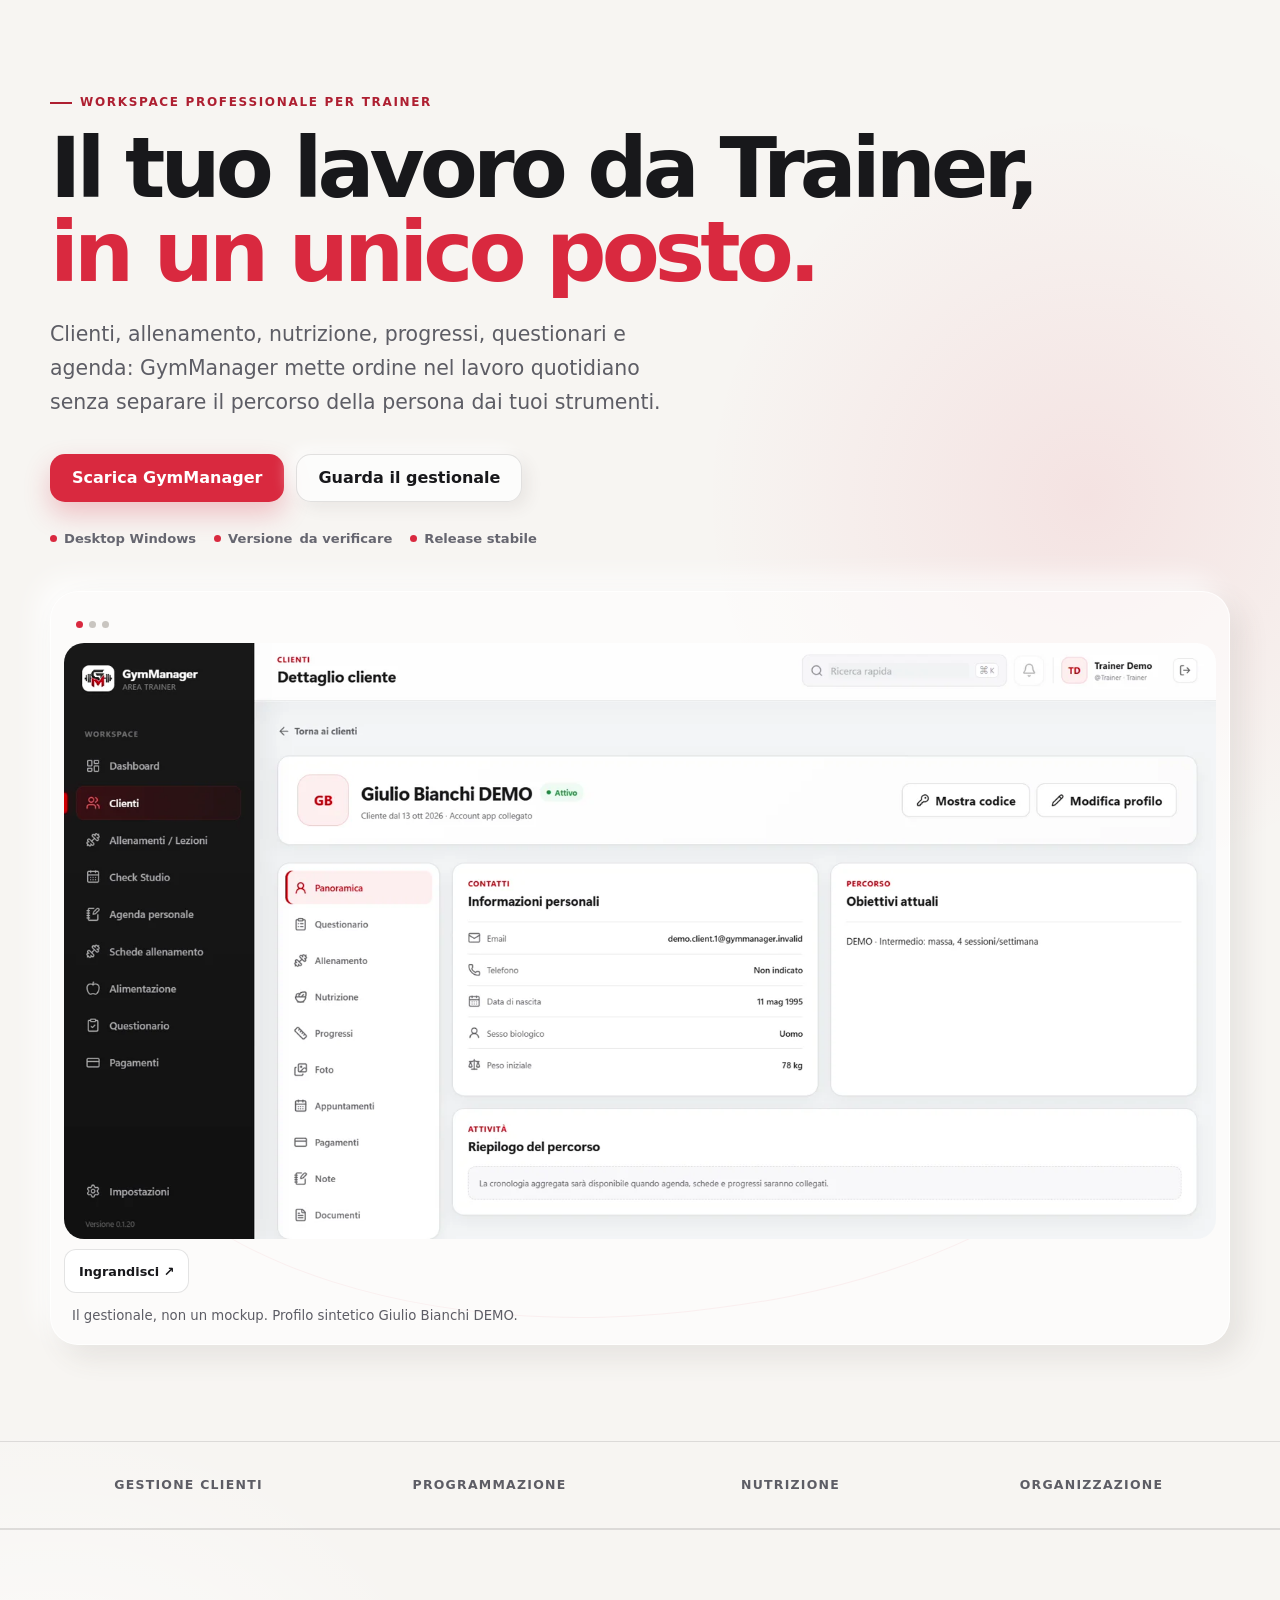
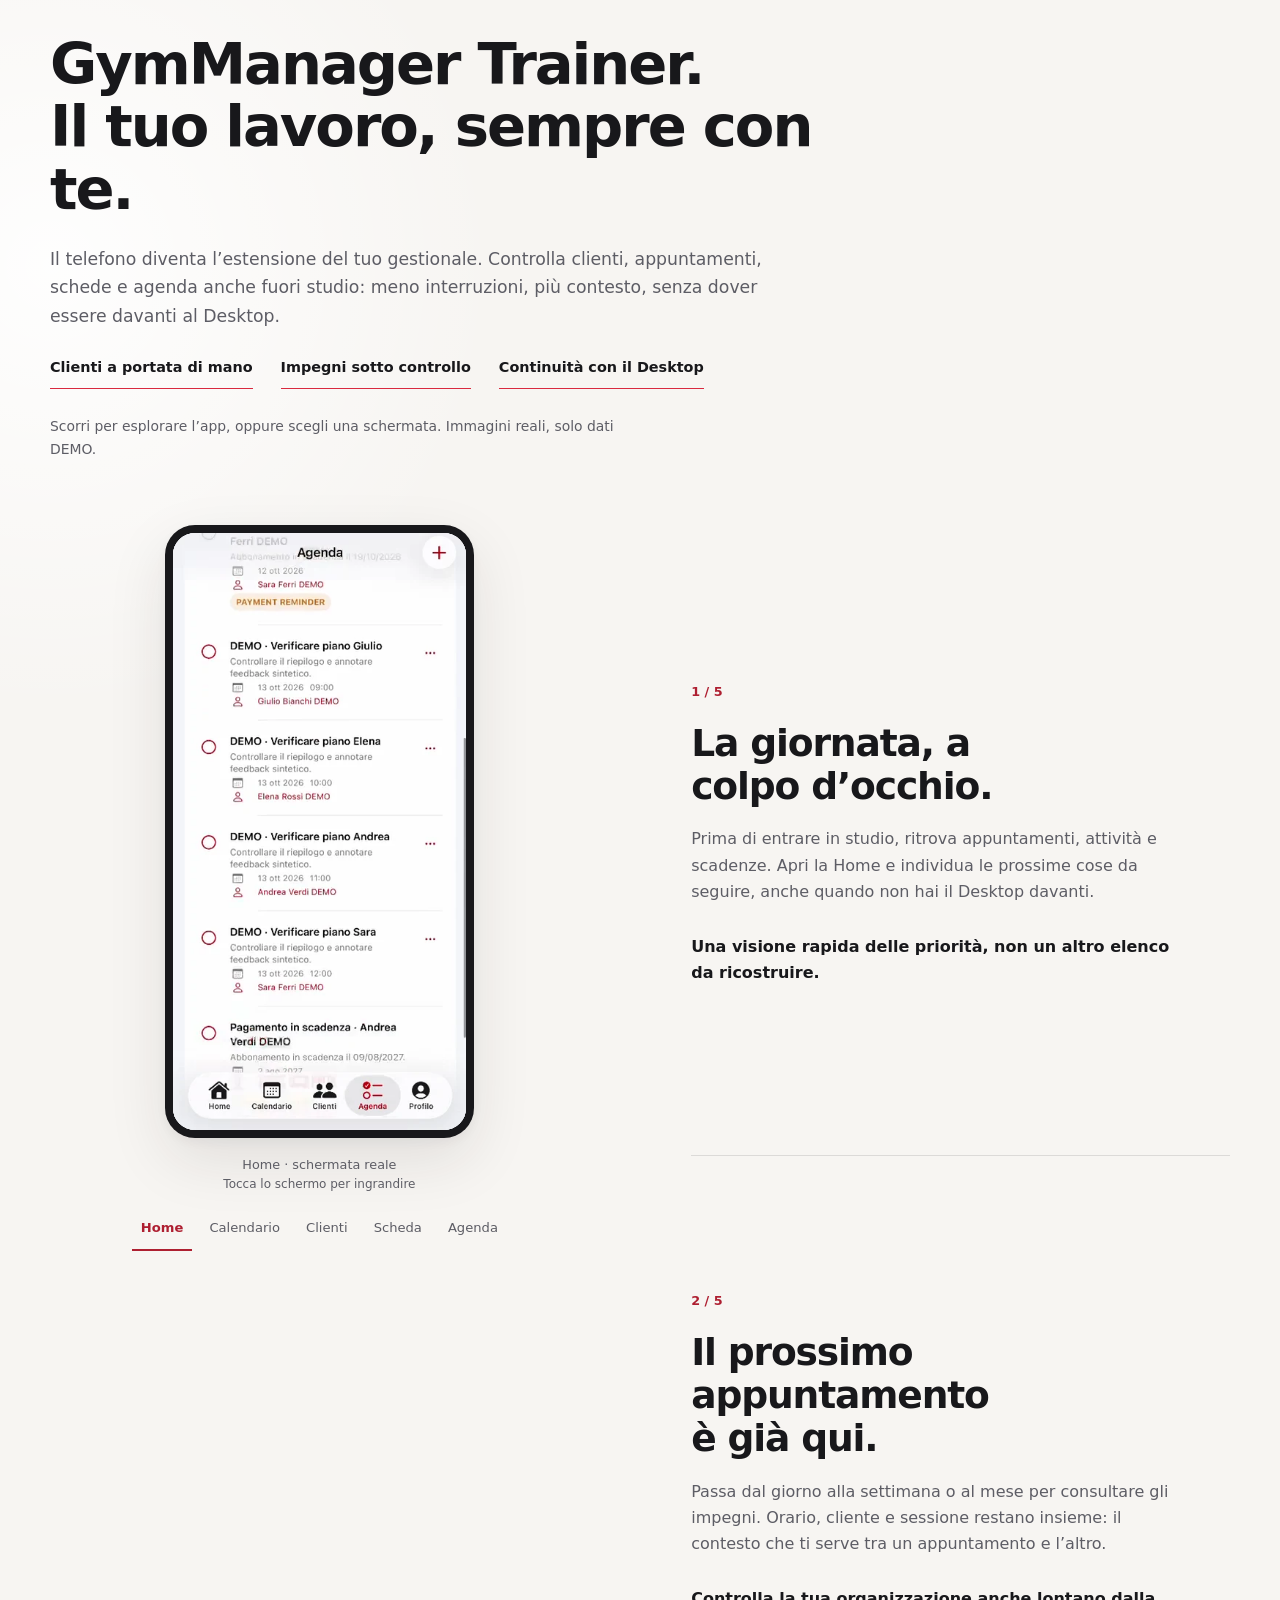
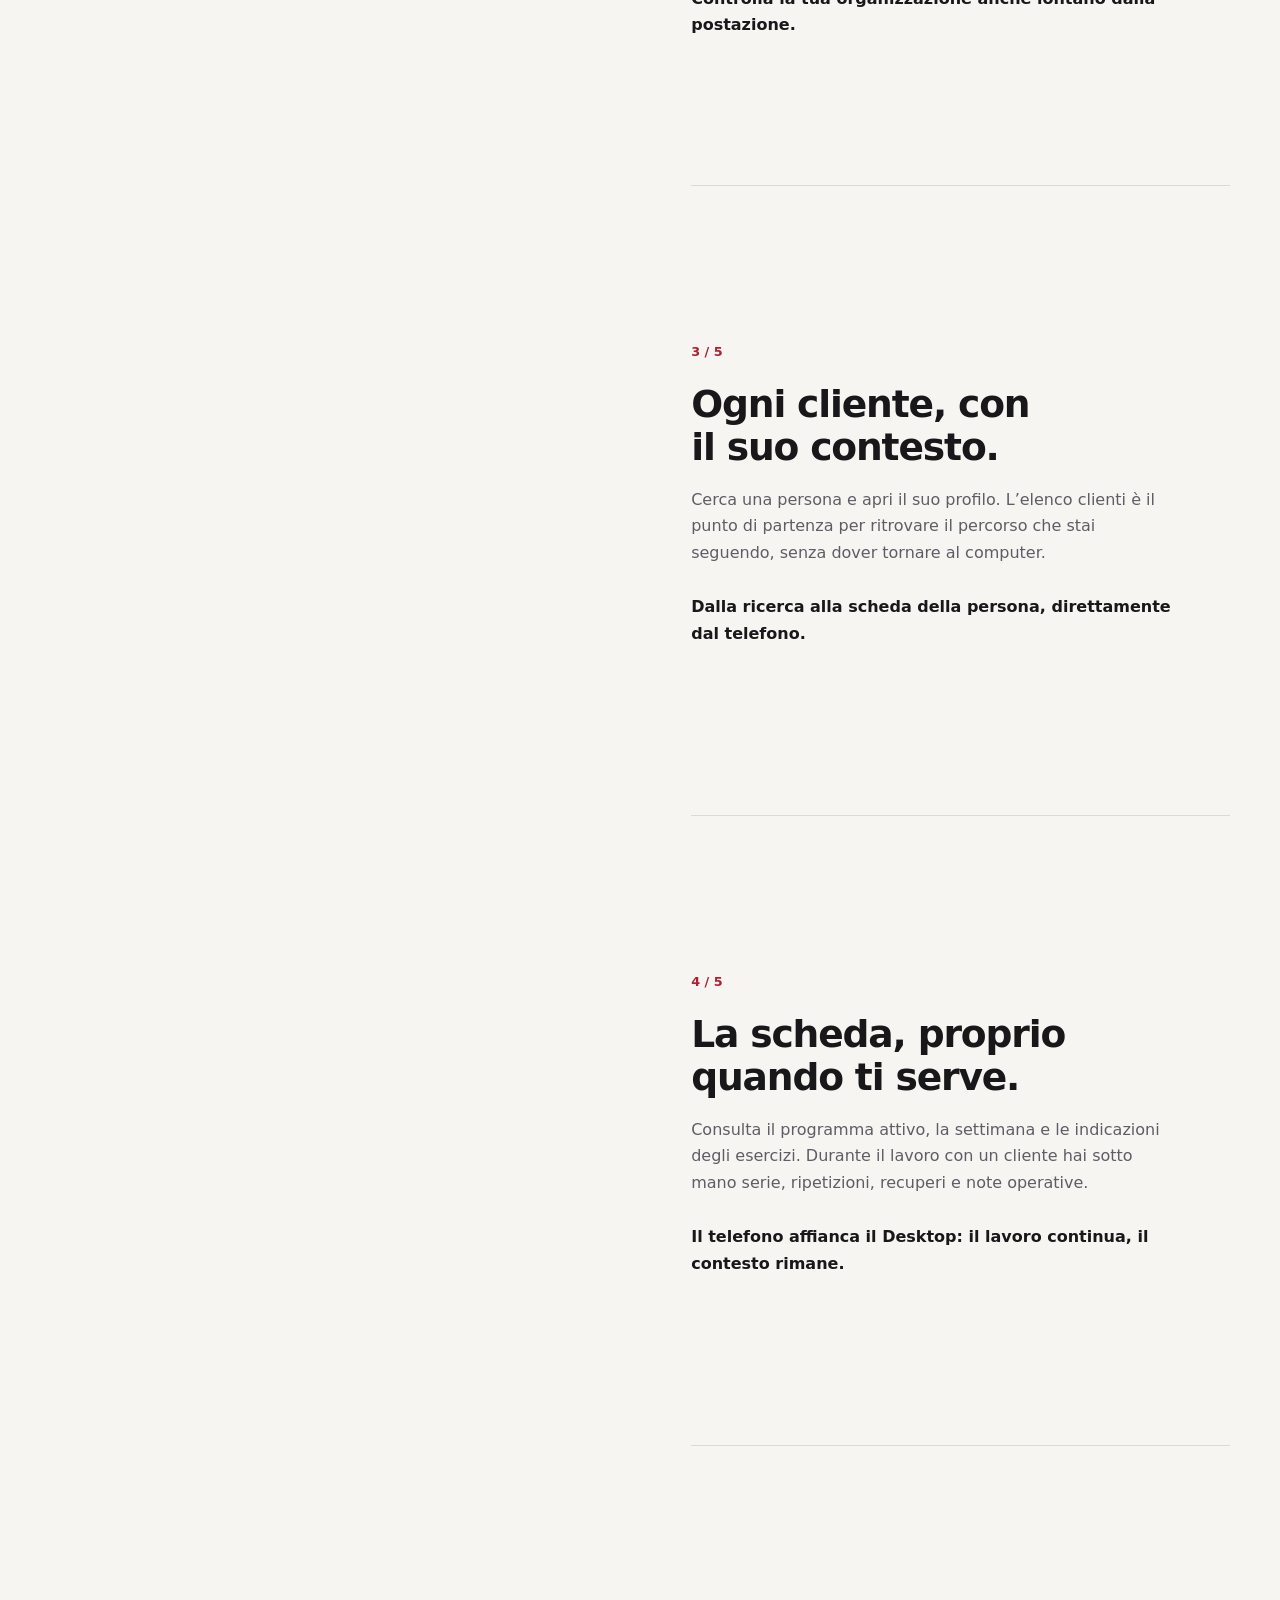
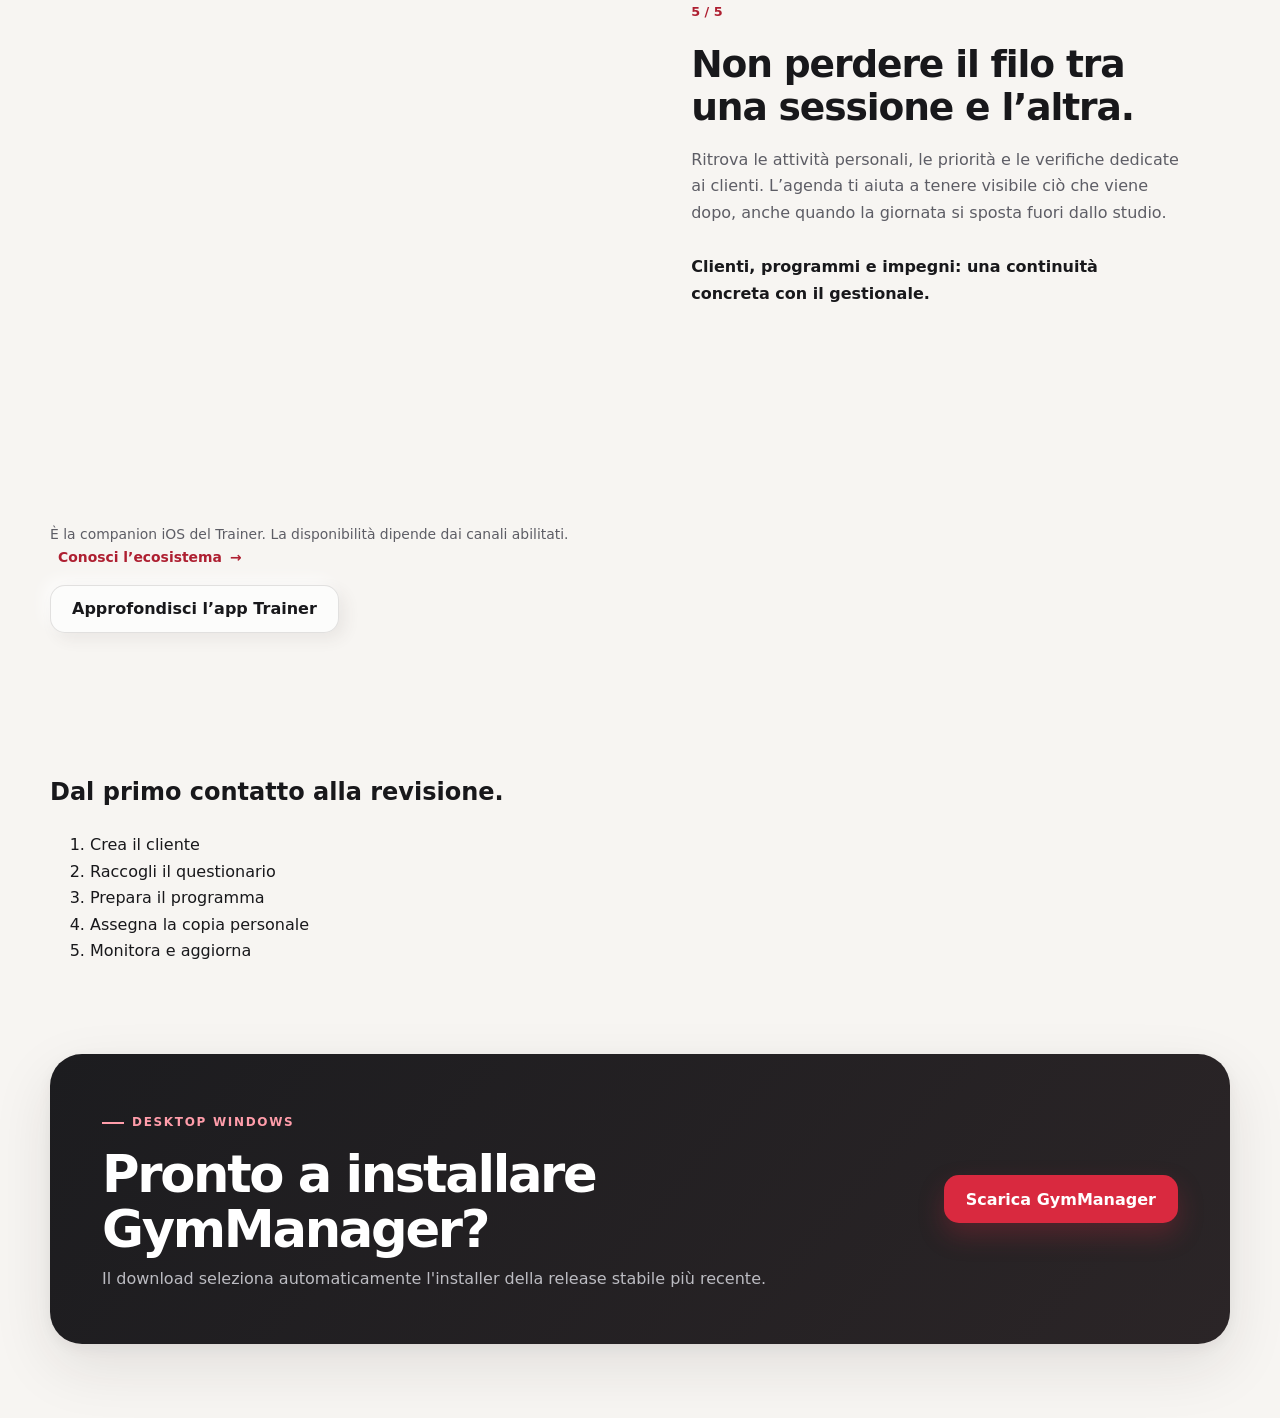
==== commit 473f8cf5: "chore(site): align public GymManager website" ====
--- a/index.html
+++ b/index.html
@@ -9,25 +9,16 @@
   <meta property="og:description" content="Il lavoro quotidiano del Trainer, organizzato in un unico ambiente professionale.">
   <meta property="og:type" content="website">
   <meta name="theme-color" content="#18181b">
-  <link rel="icon" href="assets/favicon.svg" type="image/svg+xml">
+  <link rel="icon" href="assets/brand/favicon.png" type="image/png">
   <link rel="stylesheet" href="assets/css/styles.css">
+  <link rel="stylesheet" href="assets/css/desktop.css">
   <script defer src="assets/js/site.js"></script>
+  <script defer src="assets/js/app-showcase.js"></script>
   <script defer src="assets/js/download.js"></script>
 </head>
-<body>
+<body class="route-home" id="top">
   <a class="skip-link" href="#contenuto">Vai al contenuto</a>
-  <header class="site-header">
-    <nav class="nav container" aria-label="Navigazione principale">
-      <a class="brand" href="index.html" aria-label="GymManager, Home"><span class="brand-mark" aria-hidden="true">GM</span><span>GYMMANAGER</span></a>
-      <button class="nav-toggle" type="button" aria-expanded="false" aria-controls="nav-links" aria-label="Apri il menu"><span></span></button>
-      <div class="nav-links" id="nav-links">
-        <a href="index.html" aria-current="page">Home</a>
-        <a href="funzionalita.html">Funzionalità</a>
-        <a href="download.html">Download</a>
-        <a class="button button--primary" href="download.html">Scarica</a>
-      </div>
-    </nav>
-  </header>
+  <!-- Shared header is rendered by scripts/site-layout.mjs. -->
 
   <main id="contenuto">
     <section class="hero">
@@ -37,8 +28,8 @@
           <h1>Il tuo lavoro da Trainer, <em>in un unico posto.</em></h1>
           <p>Clienti, allenamento, nutrizione, progressi, questionari e agenda: GymManager mette ordine nel lavoro quotidiano senza separare il percorso della persona dai tuoi strumenti.</p>
           <div class="hero-actions">
-            <a class="button button--primary" href="download.html">Scarica GymManager</a>
-            <a class="button button--secondary" href="#demo">Guarda il gestionale</a>
+            <a class="button button--primary" href="download/">Scarica GymManager</a>
+            <a class="button button--secondary" href="#desktop">Guarda il gestionale</a>
           </div>
           <div class="hero-meta" aria-label="Informazioni prodotto">
             <span>Desktop Windows</span>
@@ -63,151 +54,110 @@
       </div>
     </div>
 
-    <section class="section demo-section" id="demo">
+    <!-- DESKTOP_PREVIEW -->
+
+    <section class="section app-showcase" id="ios-trainer" aria-labelledby="trainer-overview-title" data-app-showcase>
       <div class="container">
-        <div class="section-heading reveal"><span class="eyebrow">Guarda come funziona</span><h2>Meno da immaginare.<br>Più da vedere.</h2><p>Tre brevi registrazioni del gestionale in uso: apri una scheda, leggi i progressi, consulta un piano alimentare. Tutti i profili e i valori mostrati sono demo.</p></div>
-        <div class="demo-grid">
-          <article class="demo-card reveal">
-            <div class="demo-card__heading"><span class="demo-number">01 / PROGRAMMA</span><span>9 secondi · senza audio</span></div>
-            <video controls playsinline preload="none" width="1280" height="656" poster="assets/screenshots/05-body-focus.webp" aria-label="Registrazione reale: scheda di allenamento e analisi Body Focus">
-              <source src="assets/videos/workout-analysis.mp4" type="video/mp4">
-              <track kind="captions" src="assets/videos/workout-analysis.it.vtt" srclang="it" label="Descrizione italiana">
-              Il browser non supporta il video. <a href="assets/videos/workout-analysis.mp4">Apri la registrazione</a>.
-            </video>
-            <div class="demo-card__copy"><h3>Dalla scheda al focus muscolare.</h3><p>Sessioni, mappa corporea, volumi e radar: un colpo d'occhio sul programma demo.</p><a class="text-link" href="funzionalita.html#allenamento">Esplora l'allenamento</a></div>
-          </article>
-          <article class="demo-card reveal">
-            <div class="demo-card__heading"><span class="demo-number">02 / EVOLUZIONE</span><span>19 secondi · senza audio</span></div>
-            <video controls playsinline preload="none" width="1280" height="662" poster="assets/screenshots/10-progress.webp" aria-label="Registrazione reale: grafici dei progressi e plicometria su dati demo">
-              <source src="assets/videos/client-progress.mp4" type="video/mp4">
-              <track kind="captions" src="assets/videos/client-progress.it.vtt" srclang="it" label="Descrizione italiana">
-              Il browser non supporta il video. <a href="assets/videos/client-progress.mp4">Apri la registrazione</a>.
-            </video>
-            <div class="demo-card__copy"><h3>Il percorso prende forma.</h3><p>Confronta rilevazioni, peso, misure e composizione corporea nel tempo. Qui con valori sintetici.</p><a class="text-link" href="funzionalita.html#progressi">Scopri i progressi</a></div>
-          </article>
-          <article class="demo-card reveal">
-            <div class="demo-card__heading"><span class="demo-number">03 / NUTRIZIONE</span><span>4 secondi · senza audio</span></div>
-            <video controls playsinline preload="none" width="1280" height="656" poster="assets/screenshots/07-nutrition-overview.webp" aria-label="Registrazione reale: piano alimentare demo, giornate e pasti">
-              <source src="assets/videos/nutrition-plan.mp4" type="video/mp4">
-              <track kind="captions" src="assets/videos/nutrition-plan.it.vtt" srclang="it" label="Descrizione italiana">
-              Il browser non supporta il video. <a href="assets/videos/nutrition-plan.mp4">Apri la registrazione</a>.
-            </video>
-            <div class="demo-card__copy"><h3>Ogni giornata, ben organizzata.</h3><p>Dal riepilogo energetico ai pasti: alimenti, quantità e macro all'interno dello stesso piano.</p><a class="text-link" href="funzionalita.html#nutrizione">Esplora la nutrizione</a></div>
-          </article>
+        <header class="app-showcase__intro">
+          <h2 id="trainer-overview-title">GymManager Trainer.<br>Il tuo lavoro, sempre con te.</h2>
+          <p>Il telefono diventa l’estensione del tuo gestionale. Controlla clienti, appuntamenti, schede e agenda anche fuori studio: meno interruzioni, più contesto, senza dover essere davanti al Desktop.</p>
+          <ul class="app-showcase__benefits" aria-label="Vantaggi dell’app Trainer">
+            <li>Clienti a portata di mano</li><li>Impegni sotto controllo</li><li>Continuità con il Desktop</li>
+          </ul>
+          <p class="app-showcase__hint">Scorri per esplorare l’app, oppure scegli una schermata. Immagini reali, solo dati DEMO.</p>
+        </header>
+        <div class="app-showcase__layout">
+          <aside class="app-showcase__stage" aria-label="Panoramica per schermate">
+            <figure class="app-showcase__figure">
+              <button class="showcase-phone" type="button" data-showcase-phone aria-label="Ingrandisci la schermata attiva" aria-haspopup="dialog">
+                <img data-showcase-screen="home" class="is-active" src="assets/screenshots/ios-trainer-home.webp" alt="Home reale iOS Trainer con attività e scadenze sintetiche del Trainer Demo" width="400" height="816" loading="lazy" decoding="async">
+                <img data-showcase-screen="calendar" aria-hidden="true" src="assets/screenshots/ios-trainer-calendar.webp" alt="Calendario settimanale reale iOS Trainer con allenamenti del cliente Giulio Bianchi DEMO" width="400" height="816" loading="lazy" decoding="async">
+                <img data-showcase-screen="clients" aria-hidden="true" src="assets/screenshots/ios-trainer-clients.webp" alt="Elenco clienti reale iOS Trainer con quattro profili sintetici contrassegnati DEMO" width="400" height="816" loading="lazy" decoding="async">
+                <img data-showcase-screen="workout" aria-hidden="true" src="assets/screenshots/ios-trainer-workout.webp" alt="Scheda allenamento reale del cliente DEMO con settimana, sessione, serie, ripetizioni e recupero" width="400" height="816" loading="lazy" decoding="async">
+                <img data-showcase-screen="agenda" aria-hidden="true" src="assets/screenshots/ios-trainer-agenda.webp" alt="Agenda reale iOS Trainer con attività di verifica e promemoria dei soli clienti DEMO" width="400" height="816" loading="lazy" decoding="async">
+              </button>
+              <figcaption><span data-showcase-caption>Home · schermata reale iOS Trainer</span><span class="app-showcase__zoom-hint">Tocca lo schermo per ingrandire</span></figcaption>
+            </figure>
+            <nav class="app-showcase__nav" aria-label="Scegli una schermata Trainer">
+              <a href="#trainer-home" data-showcase-link="home" aria-current="step">Home</a>
+              <a href="#trainer-calendar" data-showcase-link="calendar">Calendario</a>
+              <a href="#trainer-clients" data-showcase-link="clients">Clienti</a>
+              <a href="#trainer-workout" data-showcase-link="workout">Scheda</a>
+              <a href="#trainer-agenda" data-showcase-link="agenda">Agenda</a>
+            </nav>
+            <p class="app-showcase__media-error" role="status" hidden>Immagine non disponibile. Puoi continuare a leggere la panoramica qui accanto.</p>
+          </aside>
+          <div class="app-showcase__steps">
+            <article class="app-showcase__step" id="trainer-home" data-showcase-step="home" data-showcase-label="Home">
+              <div class="app-showcase__step-copy">
+                <span class="app-showcase__index" aria-hidden="true">1 / 5</span>
+                <h3>La giornata, a colpo d’occhio.</h3>
+                <p>Prima di entrare in studio, ritrova appuntamenti, attività e scadenze. Apri la Home e individua le prossime cose da seguire, anche quando non hai il Desktop davanti.</p>
+                <p class="app-showcase__feature">Una visione rapida delle priorità, non un altro elenco da ricostruire.</p>
+              </div>
+              <img class="app-showcase__inline" src="assets/screenshots/ios-trainer-home.webp" alt="Home reale iOS Trainer con attività e scadenze sintetiche del Trainer Demo" width="400" height="816" loading="lazy" decoding="async">
+            </article>
+            <article class="app-showcase__step" id="trainer-calendar" data-showcase-step="calendar" data-showcase-label="Calendario">
+              <div class="app-showcase__step-copy">
+                <span class="app-showcase__index" aria-hidden="true">2 / 5</span>
+                <h3>Il prossimo appuntamento è già qui.</h3>
+                <p>Passa dal giorno alla settimana o al mese per consultare gli impegni. Orario, cliente e sessione restano insieme: il contesto che ti serve tra un appuntamento e l’altro.</p>
+                <p class="app-showcase__feature">Controlla la tua organizzazione anche lontano dalla postazione.</p>
+              </div>
+              <img class="app-showcase__inline" src="assets/screenshots/ios-trainer-calendar.webp" alt="Calendario settimanale reale iOS Trainer con allenamenti del cliente Giulio Bianchi DEMO" width="400" height="816" loading="lazy" decoding="async">
+            </article>
+            <article class="app-showcase__step" id="trainer-clients" data-showcase-step="clients" data-showcase-label="Clienti">
+              <div class="app-showcase__step-copy">
+                <span class="app-showcase__index" aria-hidden="true">3 / 5</span>
+                <h3>Ogni cliente, con il suo contesto.</h3>
+                <p>Cerca una persona e apri il suo profilo. L’elenco clienti è il punto di partenza per ritrovare il percorso che stai seguendo, senza dover tornare al computer.</p>
+                <p class="app-showcase__feature">Dalla ricerca alla scheda della persona, direttamente dal telefono.</p>
+              </div>
+              <img class="app-showcase__inline" src="assets/screenshots/ios-trainer-clients.webp" alt="Elenco clienti reale iOS Trainer con quattro profili sintetici contrassegnati DEMO" width="400" height="816" loading="lazy" decoding="async">
+            </article>
+            <article class="app-showcase__step" id="trainer-workout" data-showcase-step="workout" data-showcase-label="Scheda">
+              <div class="app-showcase__step-copy">
+                <span class="app-showcase__index" aria-hidden="true">4 / 5</span>
+                <h3>La scheda, proprio quando ti serve.</h3>
+                <p>Consulta il programma attivo, la settimana e le indicazioni degli esercizi. Durante il lavoro con un cliente hai sotto mano serie, ripetizioni, recuperi e note operative.</p>
+                <p class="app-showcase__feature">Il telefono affianca il Desktop: il lavoro continua, il contesto rimane.</p>
+              </div>
+              <img class="app-showcase__inline" src="assets/screenshots/ios-trainer-workout.webp" alt="Scheda allenamento reale del cliente DEMO con settimana, sessione, serie, ripetizioni e recupero" width="400" height="816" loading="lazy" decoding="async">
+            </article>
+            <article class="app-showcase__step" id="trainer-agenda" data-showcase-step="agenda" data-showcase-label="Agenda">
+              <div class="app-showcase__step-copy">
+                <span class="app-showcase__index" aria-hidden="true">5 / 5</span>
+                <h3>Non perdere il filo tra una sessione e l’altra.</h3>
+                <p>Ritrova le attività personali, le priorità e le verifiche dedicate ai clienti. L’agenda ti aiuta a tenere visibile ciò che viene dopo, anche quando la giornata si sposta fuori dallo studio.</p>
+                <p class="app-showcase__feature">Clienti, programmi e impegni: una continuità concreta con il gestionale.</p>
+              </div>
+              <img class="app-showcase__inline" src="assets/screenshots/ios-trainer-agenda.webp" alt="Agenda reale iOS Trainer con attività di verifica e promemoria dei soli clienti DEMO" width="400" height="816" loading="lazy" decoding="async">
+            </article>
+          </div>
         </div>
-        <p class="media-note">Registrazioni originali del prodotto, senza audio e senza avvio automatico. Le descrizioni sotto ogni video riassumono ciò che viene mostrato.</p>
+        <p class="app-showcase__availability">È la companion iOS del Trainer. La disponibilità dipende dai canali abilitati. <a class="text-link" href="#ecosistema">Conosci l’ecosistema</a></p>
+        <p><a class="button button--secondary" href="app-trainer/">Approfondisci l’app Trainer</a></p>
       </div>
     </section>
 
-    <section class="section" id="cos-e">
+    <!-- CLIENT_PREVIEW -->
+
+    <div id="come-funziona" class="container workflow-intro"><h2>Dal primo contatto alla revisione.</h2><ol><li>Crea il cliente</li><li>Raccogli il questionario</li><li>Prepara il programma</li><li>Assegna la copia personale</li><li>Monitora e aggiorna</li></ol></div>
+    <!-- ECOSYSTEM_STORY -->
+
+<section class="section section--compact" id="inizia">
       <div class="container">
-        <div class="section-heading reveal">
-          <span class="eyebrow">Cos'è GymManager</span>
-          <h2>Una base operativa unica per seguire il percorso del cliente.</h2>
-          <p>GymManager è un gestionale Desktop pensato per Personal Trainer e professionisti del fitness. Collega programmazione, appuntamenti e storico in un flusso leggibile, dal primo questionario al monitoraggio nel tempo.</p>
-        </div>
-        <div class="feature-grid">
-          <article class="feature-card reveal"><span class="feature-icon" aria-hidden="true">01</span><h3>Clienti</h3><p>Scheda centralizzata, overview, obiettivi, storico e collegamenti rapidi a ogni area del percorso.</p><a class="text-link" href="funzionalita.html#clienti">Scopri</a></article>
-          <article class="feature-card reveal"><span class="feature-icon" aria-hidden="true">02</span><h3>Allenamento</h3><p>Modelli riutilizzabili, sessioni, esercizi, settimane, progressioni e analisi Body Focus.</p><a class="text-link" href="funzionalita.html#allenamento">Scopri</a></article>
-          <article class="feature-card reveal"><span class="feature-icon" aria-hidden="true">03</span><h3>Nutrizione</h3><p>Modelli Standard e ON/OFF, pasti, alimenti, quantità realistiche e assegnazione al cliente.</p><a class="text-link" href="funzionalita.html#nutrizione">Scopri</a></article>
-          <article class="feature-card reveal"><span class="feature-icon" aria-hidden="true">04</span><h3>Progressi</h3><p>Peso, misure e storico delle rilevazioni per leggere l'andamento con continuità.</p><a class="text-link" href="funzionalita.html#progressi">Scopri</a></article>
-          <article class="feature-card reveal"><span class="feature-icon" aria-hidden="true">05</span><h3>Questionari</h3><p>Questionario iniziale e check-in periodici organizzati in sezioni e risposte strutturate.</p><a class="text-link" href="funzionalita.html#questionari">Scopri</a></article>
-          <article class="feature-card reveal"><span class="feature-icon" aria-hidden="true">06</span><h3>Agenda e appuntamenti</h3><p>Attività personali e calendario giorno, settimana e mese per coordinare il lavoro.</p><a class="text-link" href="funzionalita.html#organizzazione">Scopri</a></article>
+        <div class="cta-panel reveal">
+          <div><span class="eyebrow">Desktop Windows</span><h2>Pronto a installare GymManager?</h2><p>Il download seleziona automaticamente l'installer della release stabile più recente.</p></div>
+          <a class="button button--primary" href="download/">Scarica GymManager</a>
         </div>
       </div>
     </section>
 
-    <section class="section trainer-overview" id="ios-trainer" aria-labelledby="trainer-overview-title">
-      <div class="container trainer-overview__layout">
-        <div class="trainer-overview__copy reveal">
-          <h2 id="trainer-overview-title">GymManager Trainer,<br>dall’interno.</h2>
-          <p>Il tuo lavoro, anche quando non sei al Desktop. Una registrazione reale dell’app <strong>iOS Trainer</strong>: calendario, clienti, schede e agenda, nel contesto del professionista.</p>
-          <ul class="trainer-overview__features">
-            <li><strong>Organizza la giornata.</strong> Consulta appuntamenti, attività e scadenze.</li>
-            <li><strong>Ritrova il percorso.</strong> Apri un cliente e consulta allenamento e nutrizione.</li>
-            <li><strong>Porta con te il contesto.</strong> Le applicazioni Trainer e Client rimangono distinte.</li>
-          </ul>
-          <p class="trainer-overview__note" id="trainer-overview-description">Circa 90 secondi · senza audio · profili sintetici DEMO. Avvia quando vuoi; usa i controlli per mettere in pausa, spostarti nel video o aprirlo a schermo intero, dove supportato. La disponibilità dell’app dipende dai canali abilitati.</p>
-          <div class="trainer-overview__actions">
-            <button class="button button--secondary" type="button" data-video-restart aria-controls="ios-trainer-video">Guarda dall’inizio</button>
-            <a class="text-link" href="#ecosistema">Scopri le tre applicazioni</a>
-          </div>
-          <details class="trainer-overview__description">
-            <summary>La panoramica, anche senza video</summary>
-            <p>La Home raccoglie attività e scadenze del Trainer Demo. Il calendario passa dalla settimana al mese; aprendo Giulio Bianchi DEMO si consultano la scheda allenamento, il riepilogo del percorso e il piano nutrizionale. La registrazione mostra poi l’elenco clienti, la creazione di un’attività in agenda e il profilo del Trainer. Nessuna immagine di un cliente reale viene utilizzata.</p>
-          </details>
-        </div>
-        <figure class="trainer-overview__media reveal">
-          <div class="trainer-phone">
-            <video id="ios-trainer-video" controls playsinline muted preload="none" width="384" height="832" poster="assets/screenshots/ios-trainer-poster.webp" aria-label="Panoramica reale dell’app iOS GymManager Trainer" aria-describedby="trainer-overview-description" data-pause-offscreen>
-              <source src="assets/videos/ios-trainer-overview-web.mp4" type="video/mp4">
-              Il browser non supporta il video. <a href="assets/videos/ios-trainer-overview-web.mp4">Apri la panoramica iOS Trainer</a>.
-            </video>
-          </div>
-          <figcaption>iOS Trainer · registrazione originale del prodotto.<br>Non è l’app iOS Client e non è un mockup.</figcaption>
-        </figure>
-      </div>
-    </section>
 
-    <section class="section section--dark" id="come-funziona">
-      <div class="container">
-        <div class="section-heading reveal">
-          <span class="eyebrow">Il workflow</span>
-          <h2>Dal primo contatto alla revisione del programma.</h2>
-          <p>Ogni fase conserva il proprio contesto, così sai sempre cosa è stato raccolto, assegnato e aggiornato.</p>
-        </div>
-        <div class="workflow">
-          <article class="reveal"><h3>Crea il cliente</h3><p>Raccogli i dati essenziali e definisci il punto di partenza.</p></article>
-          <article class="reveal"><h3>Configura il questionario</h3><p>Organizza le informazioni iniziali e i check-in periodici.</p></article>
-          <article class="reveal"><h3>Crea o riusa un modello</h3><p>Parti da una struttura e adattala alla persona.</p></article>
-          <article class="reveal"><h3>Assegna il programma</h3><p>Attiva allenamento e piano alimentare per il periodo previsto.</p></article>
-          <article class="reveal"><h3>Monitora e aggiorna</h3><p>Segui progressi, appuntamenti, feedback e scadenze.</p></article>
-        </div>
-      </div>
-    </section>
 
-    <section class="section" id="ecosistema">
-      <div class="container">
-        <div class="section-heading reveal">
-          <span class="eyebrow">Un ecosistema, ruoli distinti</span>
-          <h2>Tre applicazioni progettate intorno allo stesso percorso.</h2>
-          <p>Il Desktop resta il centro operativo. Le esperienze iOS sono separate per rispettare il contesto del Trainer e quello del Cliente, senza replicare inutilmente ogni funzione.</p>
-        </div>
-        <div class="ecosystem-grid">
-          <article class="ecosystem-card ecosystem-card--primary reveal"><span class="status">Desktop Windows</span><h3>Desktop Trainer</h3><p>Il gestionale completo per Windows: pianificazione, clienti, documenti, nutrizione, agenda, calendario e amministrazione quotidiana.</p><small>Centro operativo dell'ecosistema</small></article>
-          <article class="ecosystem-card reveal"><span class="status">Progetto nativo esistente</span><h3>iOS Trainer</h3><p>Companion mobile dedicata al professionista, mantenuta come applicazione distinta dal gestionale Desktop.</p><small>Distribuzione e disponibilità dipendono dai canali abilitati</small></article>
-          <article class="ecosystem-card reveal"><span class="status">In validazione</span><h3>iOS Client</h3><p>Esperienza nativa separata per la consultazione del percorso cliente. Non è ancora presentata come rilascio pubblico.</p><small>Nessuna data di pubblicazione promessa</small></article>
-        </div>
-      </div>
-    </section>
-
-    <section class="section section--compact">
-      <div class="container">
-        <div class="section-heading reveal"><span class="eyebrow">Dentro il prodotto</span><h2>Interfacce reali, dati demo.</h2><p>Esplora le schermate del gestionale. Puoi ingrandire ogni immagine per leggerne i dettagli: nomi, programmi e valori appartengono a profili sintetici.</p></div>
-        <div class="gallery-grid">
-          <figure class="gallery-card reveal"><img class="screenshot-image" data-screenshot loading="lazy" width="1600" height="828" src="assets/screenshots/10-progress.webp" alt="Grafici reali di peso e composizione corporea del profilo sintetico Giulio Bianchi DEMO"><figcaption>Progressi e andamento nel tempo · dati demo</figcaption></figure>
-          <figure class="gallery-card reveal"><img class="screenshot-image" data-screenshot loading="lazy" width="1600" height="820" src="assets/screenshots/08-nutrition-client-plan.webp" alt="Pasti, quantità e macronutrienti del piano alimentare sintetico Giulio DEMO"><figcaption>Il piano alimentare, giornata per giornata</figcaption></figure>
-          <figure class="gallery-card reveal"><img class="screenshot-image" data-screenshot loading="lazy" width="1565" height="918" src="assets/screenshots/09-calendar.webp" alt="Calendario mensile reale di GymManager con appuntamenti del cliente demo Marco"><figcaption>Appuntamenti e calendario · dati demo</figcaption></figure>
-        </div>
-      </div>
-    </section>
-
-    <section class="section section--compact">
-      <div class="container">
-        <div class="cta-panel reveal">
-          <div><span class="eyebrow">Desktop Windows</span><h2>Pronto a installare GymManager?</h2><p>Il download seleziona automaticamente l'installer della release stabile più recente.</p></div>
-          <a class="button button--primary" href="download.html">Scarica ultima versione</a>
-        </div>
-      </div>
-    </section>
   </main>
 
-  <footer class="site-footer">
-    <div class="footer-grid container">
-      <div class="footer-brand"><a class="brand" href="index.html"><span class="brand-mark" aria-hidden="true">GM</span><span>GYMMANAGER</span></a><p>Gestionale Desktop e ecosistema applicativo per Personal Trainer.</p></div>
-      <nav class="footer-links" aria-label="Navigazione footer"><a href="index.html">Home</a><a href="funzionalita.html">Funzionalità</a><a href="download.html">Download</a><a href="privacy/">Privacy (bozza)</a><a href="support/">Supporto (bozza)</a></nav>
-    </div>
-    <div class="footer-bottom container"><span>© <span data-year></span> GymManager</span><span>Software gestionale per professionisti del fitness.</span></div>
-  </footer>
+  <!-- Shared footer is rendered by scripts/site-layout.mjs. -->
 </body>
 </html>
--- a/assets/css/styles.css
+++ b/assets/css/styles.css
@@ -61,10 +61,12 @@
 .site-header.is-scrolled { border-color: var(--line); }
 .nav { min-height: 78px; display: flex; align-items: center; justify-content: space-between; gap: 28px; }
 .brand { display: inline-flex; align-items: center; gap: 12px; font-size: .92rem; font-weight: 900; letter-spacing: .12em; }
-.brand-mark { width: 38px; height: 38px; display: grid; place-items: center; border-radius: 12px; color: var(--white); background: var(--ink); box-shadow: 5px 5px 12px rgba(35, 29, 27, .16), -4px -4px 10px rgba(255,255,255,.95); font-size: .75rem; letter-spacing: -.02em; }
+.brand-logo { width: 48px; height: 48px; flex: 0 0 48px; border-radius: 10px; }
 .nav-links { display: flex; align-items: center; gap: 30px; }
 .nav-links > a:not(.button) { color: #4b4b52; font-size: .9rem; font-weight: 700; }
-.nav-links > a[aria-current="page"] { color: var(--ink); }
+.nav-links > a[aria-current] { color: var(--accent-dark); }
+.nav-links > a.button[aria-current="page"] { color: var(--white); text-decoration: underline; text-underline-offset: 5px; }
+.nav-links > a:not(.button) { min-height: 44px; display: inline-flex; align-items: center; }
 .nav-toggle { display: none; width: 44px; height: 44px; border: 1px solid var(--line); border-radius: 13px; color: var(--ink); background: var(--white); cursor: pointer; }
 .nav-toggle span, .nav-toggle::before, .nav-toggle::after { display: block; width: 18px; height: 2px; margin: 4px auto; border-radius: 2px; background: currentColor; content: ""; }
 
@@ -144,6 +146,8 @@
 .cta-panel { display: grid; grid-template-columns: 1fr auto; align-items: center; gap: 36px; padding: 52px; border-radius: var(--radius-lg); color: var(--white); background: linear-gradient(130deg, #1c1c1f, #2b2527); box-shadow: var(--shadow); }
 .cta-panel h2 { max-width: 700px; margin-bottom: 10px; }
 .cta-panel p { margin: 0; color: #bcbcc2; }
+.cta-panel .eyebrow { color: #ff9daa; }
+.cta-panel :focus-visible { outline-color: #ff9daa; }
 
 .page-hero { padding: 84px 0 66px; }
 .page-hero__inner { max-width: 860px; }
@@ -232,6 +236,7 @@
 .image-dialog::backdrop { background: rgba(10,10,12,.86); backdrop-filter: blur(5px); }
 .image-dialog form { position: sticky; top: 0; display: flex; justify-content: flex-end; margin-bottom: 12px; }
 .image-dialog img { width: 100%; height: auto; border-radius: 8px; }
+.image-dialog--portrait { width: min(560px, 96vw); }
 .image-dialog p { margin: 14px 0 0; font-size: .85rem; }
 .has-dialog { overflow: hidden; }
 .video-error { padding: 16px 24px; color: var(--accent-dark); }
@@ -298,28 +303,80 @@
   .footer-bottom { flex-direction: column; }
 }
 
-/* Trainer overview: presentation chrome stays OUTSIDE the real portrait recording. */
-.trainer-overview { border-top: 1px solid var(--line); }
-.trainer-overview__layout { display: grid; grid-template-columns: minmax(0, 1.2fr) minmax(0, .8fr); gap: clamp(40px, 7vw, 100px); align-items: center; }
-.trainer-overview__copy, .trainer-overview__media { min-width: 0; }
-.trainer-overview h2 { margin: 0 0 24px; font-size: clamp(2rem, 4vw, 3.35rem); line-height: 1.08; letter-spacing: -.03em; text-wrap: balance; }
-.trainer-overview__copy > p { color: var(--ink-soft); }
-.trainer-overview__features { list-style: none; padding: 0; margin: 28px 0; }
-.trainer-overview__features li { padding: 16px 0; border-bottom: 1px solid var(--line); color: var(--ink-soft); }
-.trainer-overview__features strong { display: block; color: var(--ink); }
-.trainer-overview__note { font-size: .9rem; max-width: 58ch; }
-.trainer-overview__actions { display: flex; align-items: center; flex-wrap: wrap; gap: 20px; margin: 28px 0; }
-.trainer-overview__description { border-top: 1px solid var(--line); padding-top: 12px; }
-.trainer-overview__description summary { display: list-item; padding: 10px 0; min-height: 44px; font-weight: 700; cursor: pointer; }
-.trainer-overview__description p { color: var(--ink-soft); margin-bottom: 0; }
-.trainer-overview__media { justify-self: center; width: min(100%, 344px); text-align: center; }
-.trainer-phone { padding: 10px; background: var(--ink); border-radius: 32px; box-shadow: var(--shadow); }
-.trainer-phone video { width: 100%; height: auto; aspect-ratio: 384 / 832; object-fit: contain; background: var(--ink); border-radius: 22px; }
-/* No notch, overlay button or crop: all original app content stays visible. */
-.trainer-overview__media figcaption { padding: 20px 8px 0; color: var(--ink-soft); font-size: .85rem; }
-@media (max-width: 767px) {
-  .trainer-overview__layout { grid-template-columns: minmax(0, 1fr); gap: 36px; }
-  .trainer-overview__media { width: min(100%, 324px); }
+/* One reusable real-screen narrative; the page scroll remains native. */
+.app-showcase { border-top: 1px solid var(--line); scroll-margin-top: 92px; }
+.app-showcase__intro { max-width: 820px; margin-bottom: 64px; }
+.app-showcase h2, .client-preview h2 { margin: 0 0 24px; font-size: clamp(2.2rem, 4.6vw, 3.6rem); line-height: 1.08; letter-spacing: -.035em; text-wrap: balance; }
+.app-showcase__intro > p { max-width: 65ch; color: var(--ink-soft); font-size: 1.08rem; }
+.app-showcase__benefits { display: flex; flex-wrap: wrap; gap: 12px 28px; margin: 26px 0; padding: 0; list-style: none; font-size: .9rem; font-weight: 750; }
+.app-showcase__benefits li { padding-bottom: 8px; border-bottom: 1px solid var(--accent); }
+.app-showcase__intro .app-showcase__hint { margin-bottom: 0; font-size: .87rem; }
+.app-showcase__stage { display: none; }
+.app-showcase__step { display: grid; grid-template-columns: minmax(0, 1fr) minmax(0, .65fr); align-items: center; gap: 48px; padding: 48px 0; border-top: 1px solid var(--line); scroll-margin-top: 100px; }
+.app-showcase__step-copy { max-width: 48ch; }
+.app-showcase__index { font-size: .8rem; font-weight: 750; color: var(--accent-dark); font-variant-numeric: tabular-nums; }
+.app-showcase__step h3 { margin: 18px 0; font-size: clamp(1.65rem, 3vw, 2.35rem); line-height: 1.15; letter-spacing: -.03em; text-wrap: balance; }
+.app-showcase__step p { color: var(--ink-soft); }
+.app-showcase__step .app-showcase__feature { margin-top: 28px; color: var(--ink); font-weight: 650; }
+.app-showcase__inline { width: min(100%, 280px); justify-self: center; height: auto; border-radius: 18px; }
+.app-showcase__availability { max-width: 70ch; margin: 48px 0 0; color: var(--ink-soft); font-size: .87rem; }
+.app-showcase__availability a { margin-left: 8px; }
+.is-enhanced .app-showcase__layout { display: grid; grid-template-columns: minmax(0, 1fr) minmax(0, 1fr); gap: clamp(36px, 8vw, 120px); align-items: start; }
+.is-enhanced .app-showcase__stage { display: block; position: sticky; top: 100px; align-self: start; text-align: center; }
+.showcase-phone { display: grid; width: min(100%, 310px, calc((100svh - 270px) * 400 / 816)); margin-inline: auto; padding: 8px; border: 0; background: var(--ink); border-radius: 30px; box-shadow: var(--shadow); cursor: zoom-in; }
+.showcase-phone img { grid-area: 1 / 1; width: 100%; height: auto; aspect-ratio: 400 / 816; object-fit: contain; border-radius: 22px; opacity: 0; visibility: hidden; transition: opacity 220ms cubic-bezier(.16, 1, .3, 1), visibility 220ms; }
+.showcase-phone img.is-active { opacity: 1; visibility: visible; }
+.app-showcase__figure figcaption { margin-top: 16px; font-size: .8rem; color: var(--ink-soft); }
+.app-showcase__zoom-hint { display: block; font-size: .75rem; }
+.app-showcase__nav { display: flex; justify-content: center; flex-wrap: wrap; gap: 2px 8px; margin-top: 12px; }
+.app-showcase__nav a { min-height: 44px; display: inline-flex; align-items: center; padding: 6px 9px; font-size: .82rem; color: var(--ink-soft); border-bottom: 2px solid transparent; }
+.app-showcase__nav a:hover, .app-showcase__nav a[aria-current="step"] { color: var(--accent-dark); border-color: var(--accent-dark); }
+.app-showcase__nav a[aria-current="step"] { font-weight: 800; }
+.is-enhanced .app-showcase__step { display: flex; min-height: 70svh; padding: 70px 0; }
+.is-enhanced .app-showcase__step:first-child { border-top: 0; }
+.is-enhanced .app-showcase__inline { display: none; }
+.has-media-error .app-showcase__stage { display: block; }
+.has-media-error .app-showcase__figure, .has-media-error .app-showcase__nav { display: none; }
+.app-showcase__media-error { color: var(--accent-dark); }
+.client-preview { background: var(--paper-deep); scroll-margin-top: 90px; }
+.client-preview__layout { display: grid; grid-template-columns: 1fr 1fr; align-items: center; gap: 72px; }
+.client-preview h2 { font-size: clamp(2rem, 3.5vw, 2.8rem); }
+.client-preview p { max-width: 58ch; color: var(--ink-soft); }
+.client-preview__status { padding-block: 24px; border-block: 1px solid var(--line); }
+.client-preview__status strong { color: var(--accent-dark); }
+@media (max-width: 1024px) {
+  .nav { gap: 16px; }
+  .nav-links { gap: 18px; }
+  .brand { letter-spacing: .08em; font-size: .85rem; }
+}
+@media (max-width: 900px) and (min-width: 769px) {
+  .nav-links { gap: 12px; }
+  .nav-links > a:not(.button) { font-size: .82rem; }
+  .nav-links .button { padding-inline: 14px; }
+}
+@media (max-width: 768px) {
+  html:not(.js) .nav { flex-wrap: wrap; padding-block: 10px; }
+  html:not(.js) .site-header { position: relative; }
+  html:not(.js) .nav-toggle { display: none; }
+  html:not(.js) .nav-links { position: static; display: flex; flex-wrap: wrap; width: 100%; gap: 4px; box-shadow: none; }
+  .app-showcase__intro { margin-bottom: 32px; }
+  .is-enhanced .app-showcase__layout { display: block; }
+  .is-enhanced .app-showcase__stage { top: 70px; z-index: 5; padding: 16px 0 8px; background: var(--paper); border-bottom: 1px solid var(--line); }
+  .showcase-phone { width: min(200px, calc(40svh * 400 / 816)); padding: 5px; border-radius: 21px; }
+  .showcase-phone img { border-radius: 16px; }
+  .app-showcase__figure figcaption { margin-top: 8px; }
+  .app-showcase__nav { margin-top: 2px; gap: 0; }
+  .app-showcase__nav a { padding-inline: 8px; }
+  .is-enhanced .app-showcase__step { min-height: 60svh; padding: 38px 0; scroll-margin-top: calc(40svh + 205px); }
+  .app-showcase__step { grid-template-columns: minmax(0, 1fr); gap: 24px; }
+  .app-showcase__step h3 { font-size: 1.7rem; }
+  .client-preview__layout { grid-template-columns: 1fr; gap: 24px; }
+}
+@media (prefers-reduced-motion: reduce), (max-height: 600px) {
+  .is-enhanced .app-showcase__layout { display: block; }
+  .is-enhanced .app-showcase__stage { display: none; }
+  .is-enhanced .app-showcase__step { display: grid; min-height: 0; }
+  .is-enhanced .app-showcase__inline { display: block; }
 }
 
 @media (prefers-reduced-motion: reduce) {
--- a/assets/css/desktop.css
+++ b/assets/css/desktop.css
@@ -0,0 +1,51 @@
+/* One-page Desktop story: screens share the full width of the Home frame. */
+.desktop-story { border-top: 1px solid var(--line); }
+.desktop-story__intro { max-width: 72ch; margin-bottom: 36px; }
+.desktop-story__intro h2 { margin: 0 0 20px; font-size: clamp(2.2rem,4.6vw,3.6rem); line-height: 1.08; letter-spacing: -.035em; }
+.desktop-story__intro p { color: var(--ink-soft); font-size: 1.08rem; }
+.desktop-story__index { display: flex; flex-wrap: wrap; gap: 8px 24px; margin-bottom: 64px; padding-block: 20px; border-block: 1px solid var(--line); }
+.desktop-story__index a { display: inline-flex; align-items: center; min-height: 44px; color: var(--ink-soft); font-size: .9rem; font-weight: 700; }
+.desktop-story__index a:hover { color: var(--accent-dark); text-decoration: underline; text-underline-offset: 4px; }
+.desktop-chapter { padding-block: 64px 88px; border-bottom: 1px solid var(--line); scroll-margin-top: 104px; }
+.desktop-chapter:first-of-type { padding-top: 0; }
+.desktop-chapter__number { color: var(--accent-dark); font-size: .85rem; font-weight: 750; font-variant-numeric: tabular-nums; }
+.desktop-chapter__heading h3 { margin: 12px 0 14px; font-size: clamp(2rem,4vw,3.2rem); line-height: 1.1; letter-spacing: -.03em; }
+.desktop-chapter__heading p { margin: 0 0 30px; color: var(--ink-soft); font-size: 1.2rem; }
+.desktop-feature__visual { margin-block: 0 40px; width: 100%; }
+.desktop-feature__visual .screenshot-image { height: auto; border-radius: 12px; }
+.desktop-chapter__body { width: 100%; }
+.desktop-chapter__body > p, .desktop-chapter__body section > p, .desktop-chapter__capabilities p { max-width: 72ch; color: var(--ink-soft); }
+.desktop-chapter__lead { margin: 0 0 36px; font-size: 1.12rem; }
+.desktop-chapter__body > section { padding-block: 28px; border-top: 1px solid var(--line); }
+.desktop-chapter h4 { margin: 0 0 18px; font-size: clamp(1.4rem,2.6vw,1.8rem); line-height: 1.25; letter-spacing: -.02em; }
+.desktop-chapter h5 { margin: 24px 0 8px; font-size: 1.1rem; line-height: 1.4; }
+.desktop-chapter ul, .desktop-chapter ol { max-width: 72ch; margin: 0; padding-left: 24px; }
+.desktop-chapter li { padding-block: 6px; }
+.desktop-chapter__body .desktop-feature__visual { margin-block: 32px; }
+.desktop-extra { margin-top: 32px; padding-top: 32px; border-top: 1px solid var(--line); scroll-margin-top: 104px; }
+.desktop-extra-copy { max-width: 72ch; }
+.desktop-extra .eyebrow { display: none; }
+.desktop-extra h5 { margin-top: 0; font-size: 1.25rem; }
+.desktop-extra .visual-card { margin-top: 28px; }
+.desktop-extra .visual-card img { width: 100%; height: auto; }
+.desktop-extra .detail-list { max-width: none; margin-bottom: 24px; }
+.desktop-extra .detail-list li { display: block; padding-block: 4px; }
+.desktop-extra .detail-list li::before { display: none; }
+.desktop-extra .model-flow { margin-bottom: 28px; }
+.desktop-image-pending { padding: 36px; color: var(--ink); background: var(--paper-deep); }
+.desktop-story .app-frame { transform: none; }
+@media (max-width:768px) {
+  .desktop-story__index { gap: 4px 18px; margin-bottom: 40px; }
+  .desktop-chapter { padding-block: 40px 56px; }
+  .desktop-chapter__heading p { font-size: 1.05rem; }
+  .desktop-feature__visual { padding: 8px; border-radius: 20px; margin-bottom: 28px; }
+  .desktop-feature__visual .app-frame__bar { height: 24px; }
+  .desktop-feature__visual .screenshot-image { border-radius: 8px; }
+  .desktop-chapter__body > section { padding-block: 24px; }
+}
+
+/* Phase architecture shell only; horizontal storytelling is the next approved block. */
+.desktop-preview__areas { display: flex; flex-wrap: wrap; gap: 8px 24px; margin: 0 0 24px; }
+.desktop-preview__areas a { display: inline-flex; align-items: center; min-height: 44px; color: var(--ink); text-underline-offset: 5px; }
+.desktop-preview__areas a:hover { color: var(--accent-dark); }
+.route-trainer .section-heading h1, .route-client .section-heading h1, .route-desktop .section-heading h1 { font-size: clamp(2.5rem,5vw,4.5rem); line-height: 1.08; letter-spacing: -.03em; margin: 0 0 24px; }
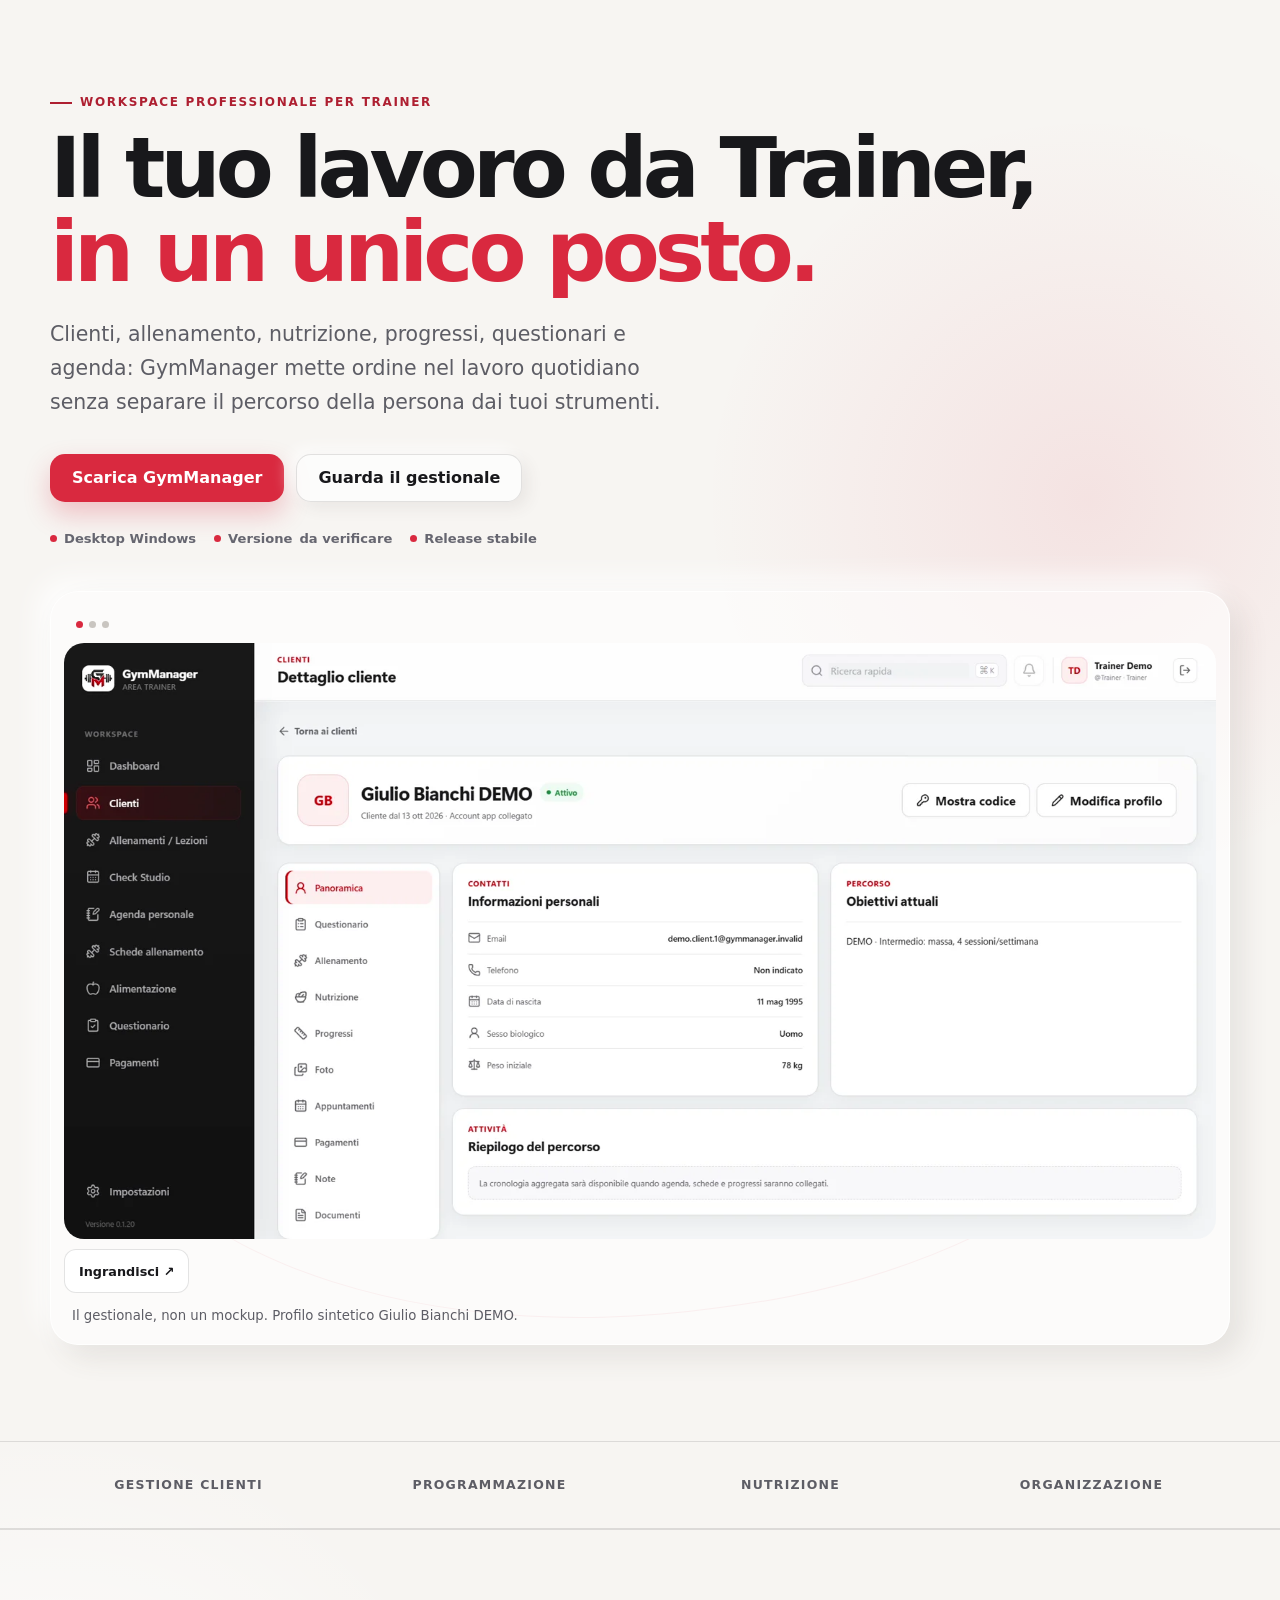
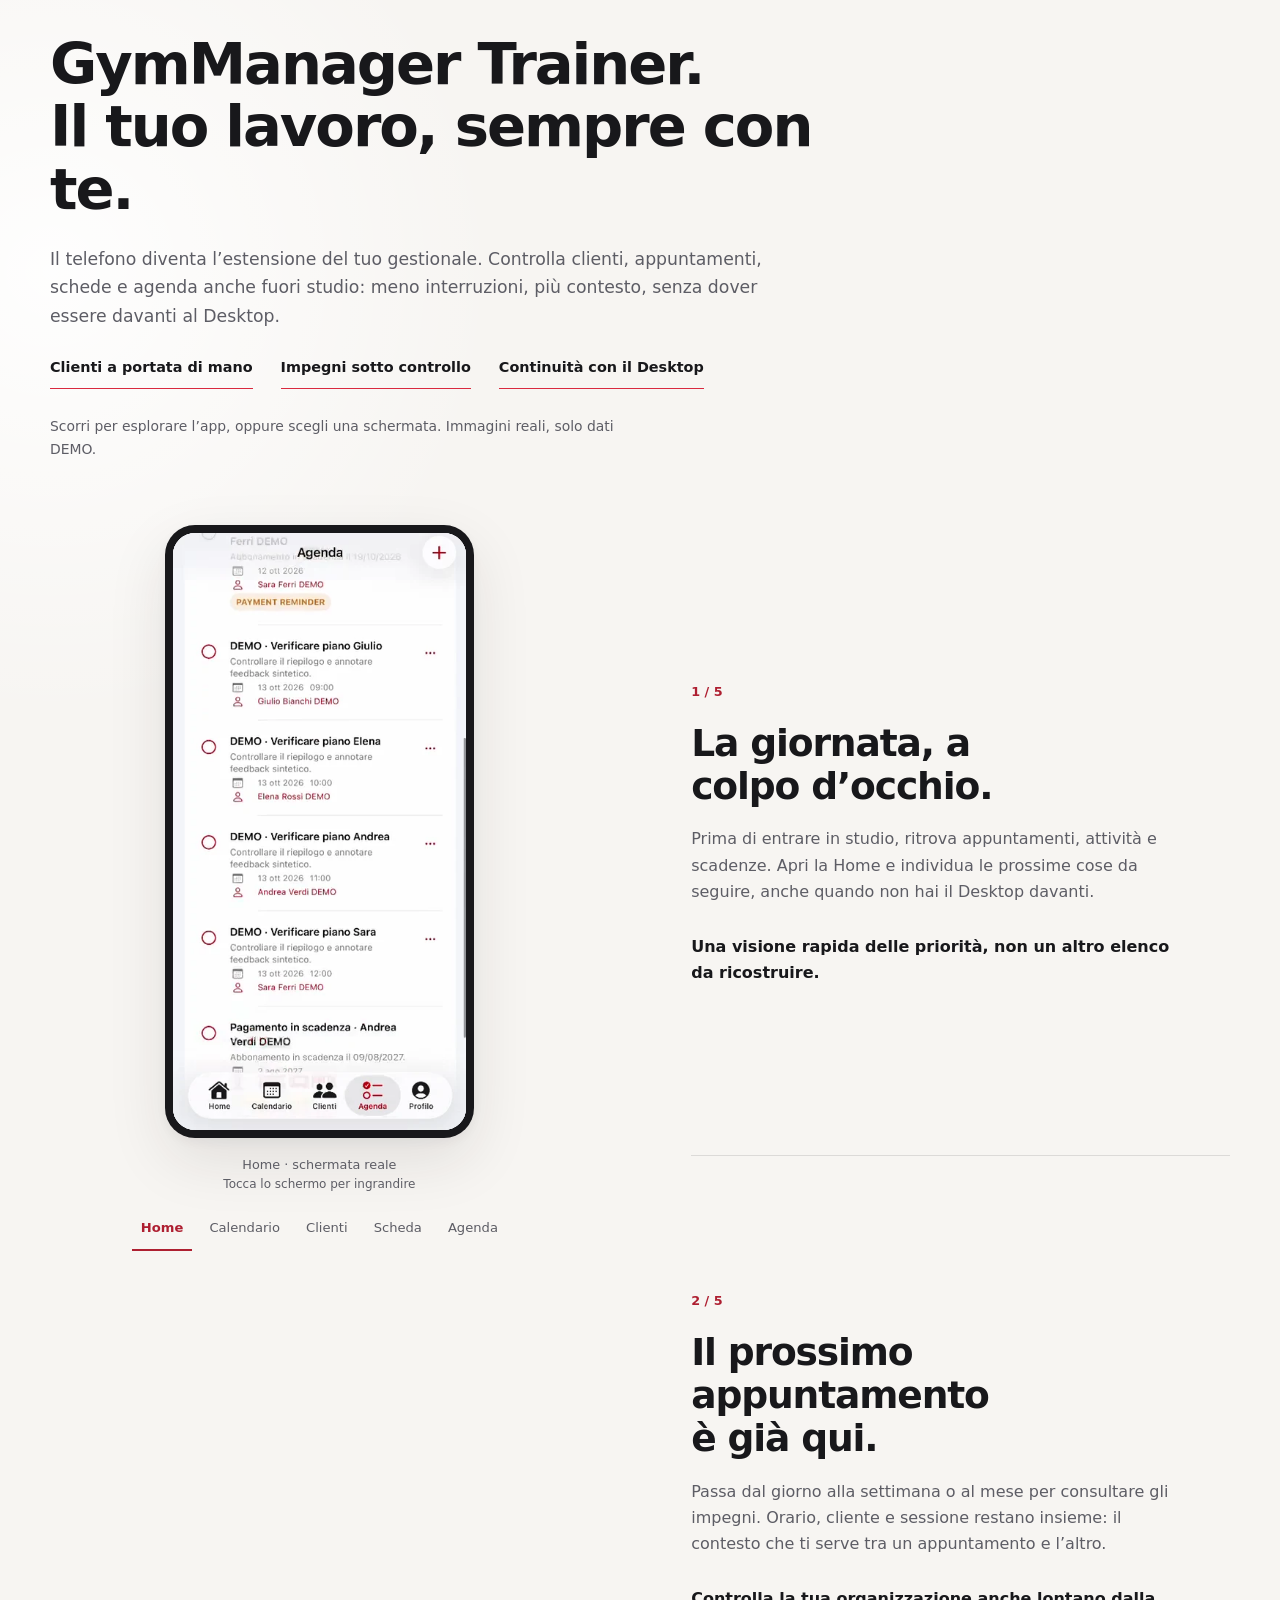
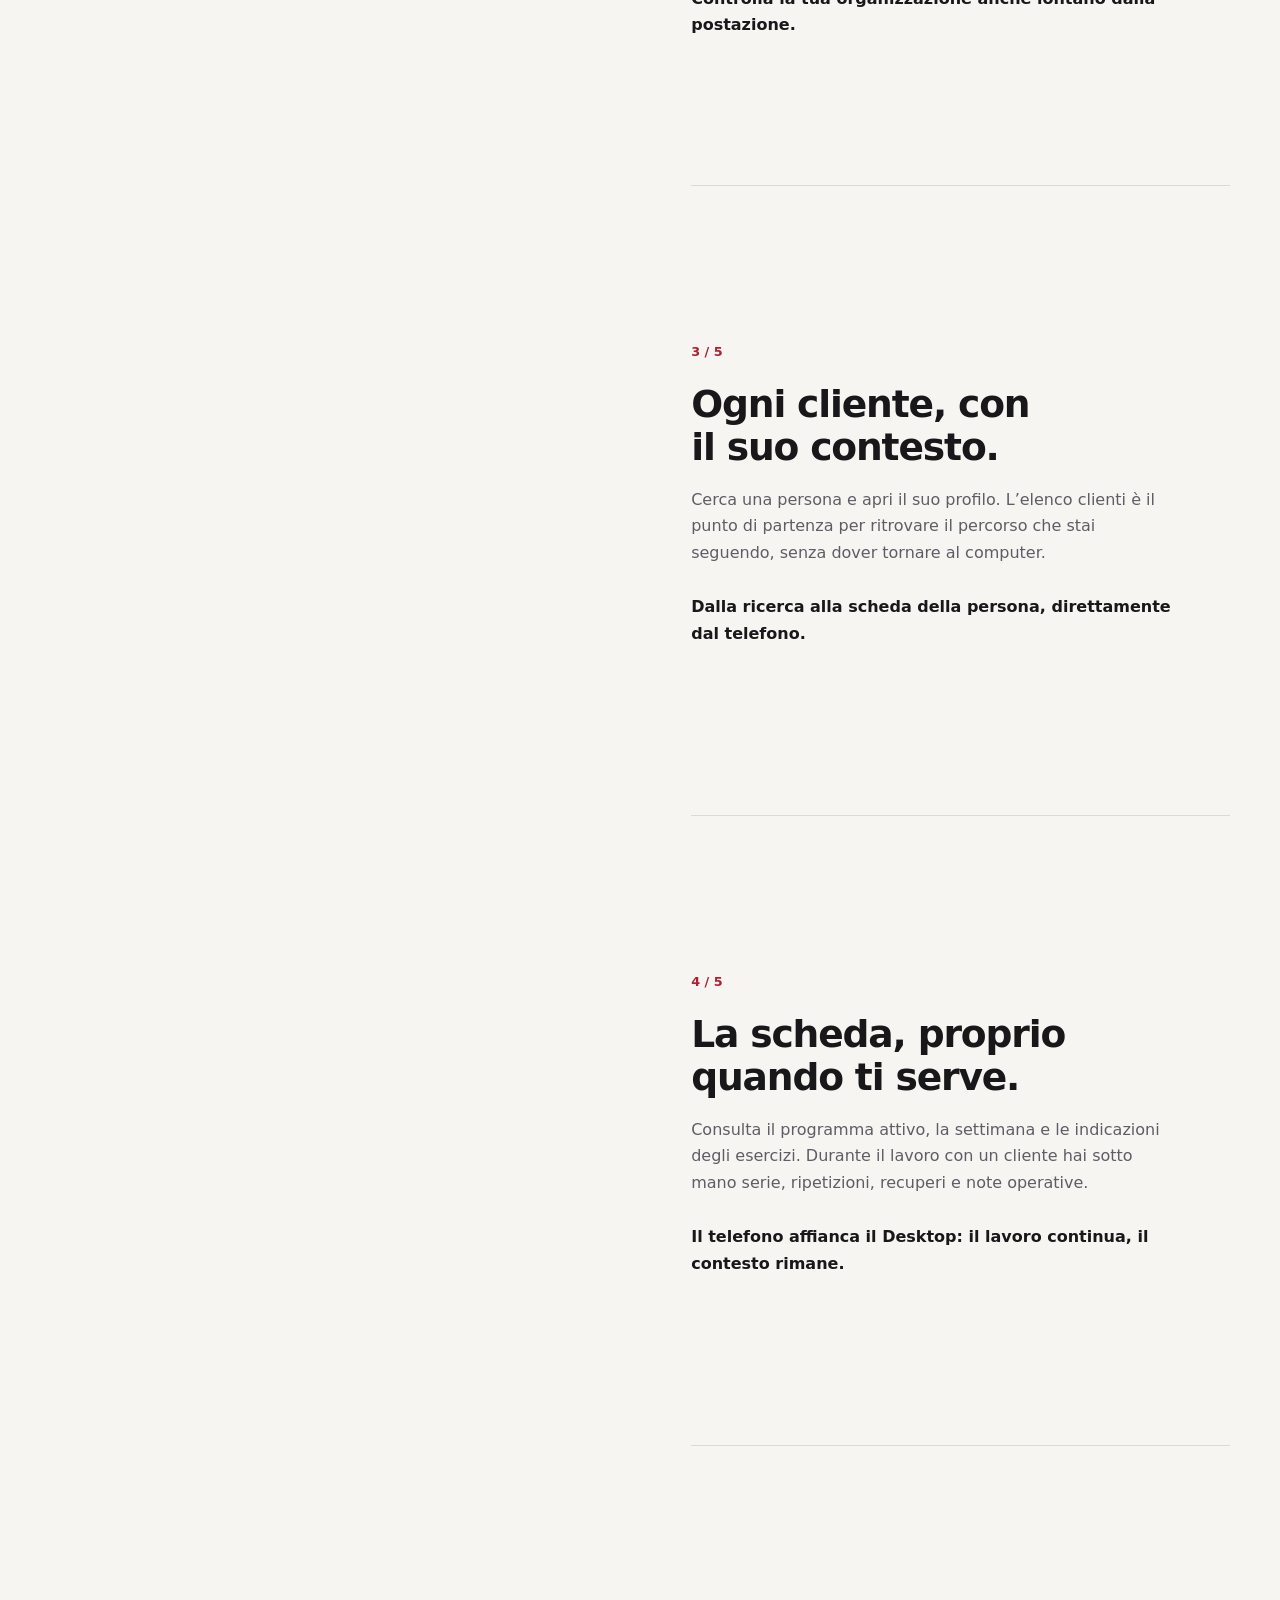
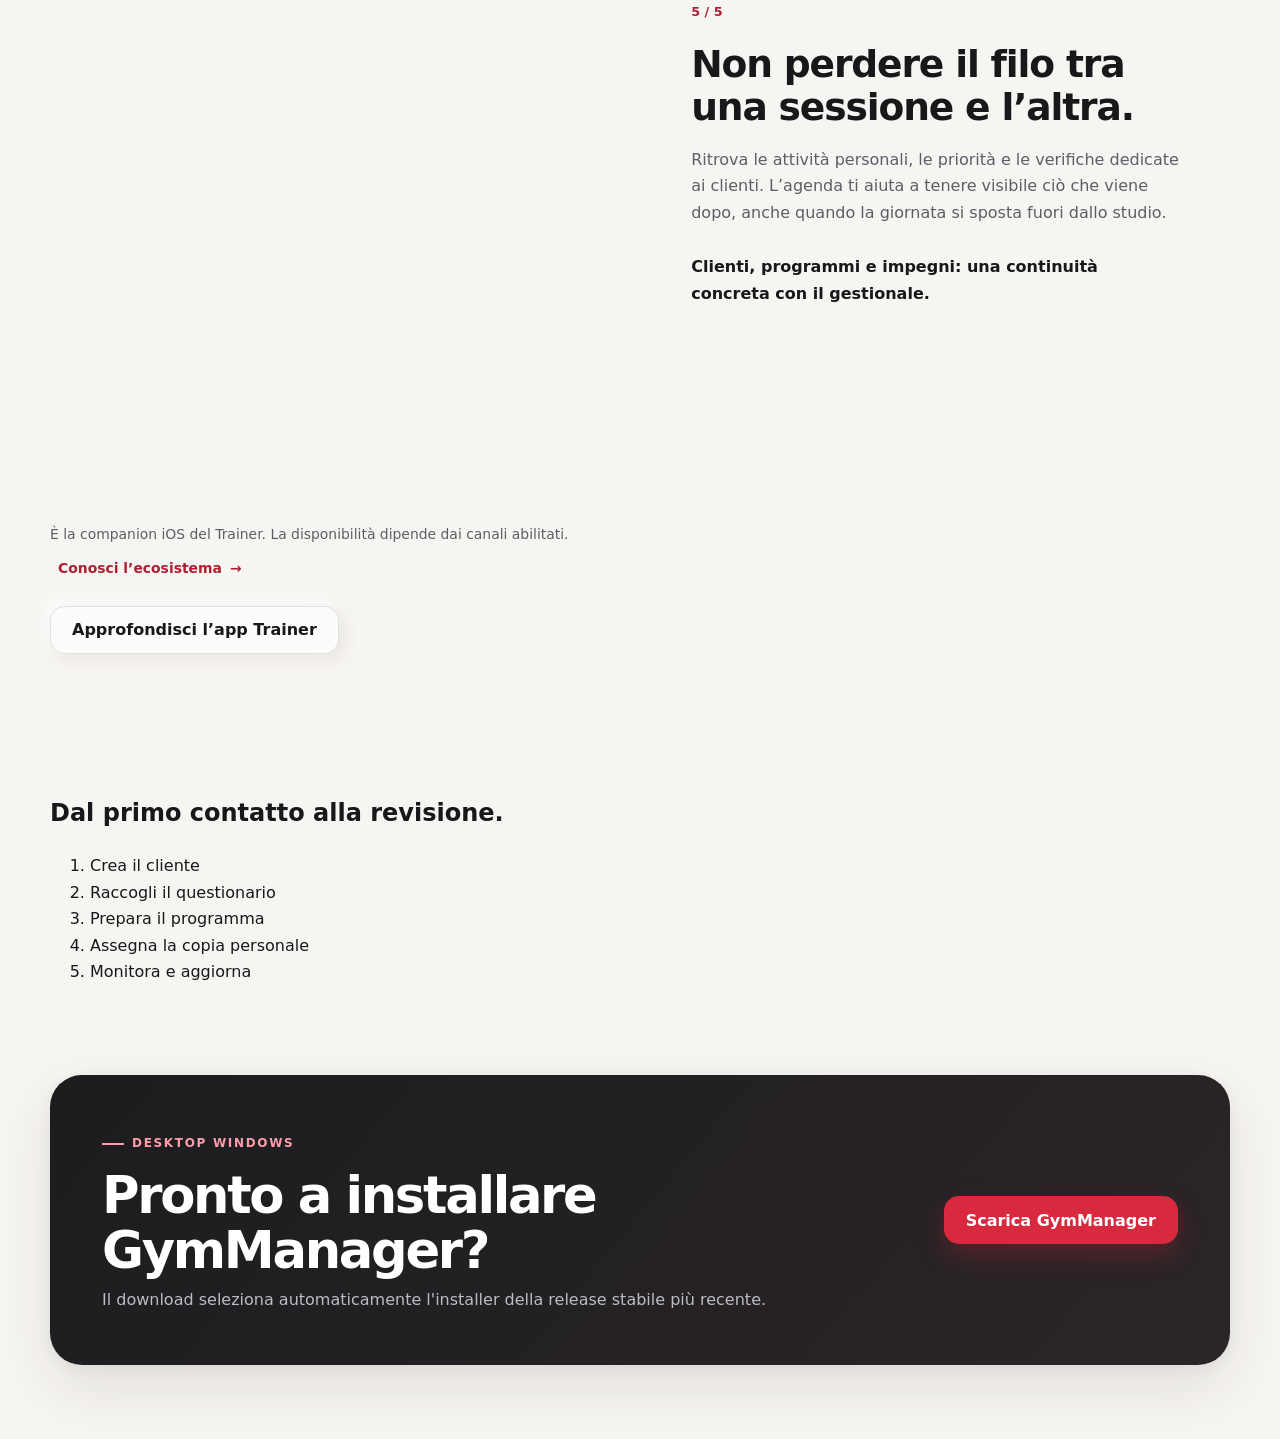
==== commit 4501b27c: "feat(site): unify mobile scroll storytelling" ====
--- a/index.html
+++ b/index.html
@@ -78,6 +78,7 @@
               </button>
               <figcaption><span data-showcase-caption>Home · schermata reale iOS Trainer</span><span class="app-showcase__zoom-hint">Tocca lo schermo per ingrandire</span></figcaption>
             </figure>
+            <div class="app-showcase__active-copy" data-showcase-active-copy hidden></div>
             <nav class="app-showcase__nav" aria-label="Scegli una schermata Trainer">
               <a href="#trainer-home" data-showcase-link="home" aria-current="step">Home</a>
               <a href="#trainer-calendar" data-showcase-link="calendar">Calendario</a>
--- a/assets/css/styles.css
+++ b/assets/css/styles.css
@@ -237,6 +237,11 @@
 .image-dialog form { position: sticky; top: 0; display: flex; justify-content: flex-end; margin-bottom: 12px; }
 .image-dialog img { width: 100%; height: auto; border-radius: 8px; }
 .image-dialog--portrait { width: min(560px, 96vw); }
+.image-dialog--detail img { width: 960px; max-width: none; }
+.image-dialog--detail form { left: 0; width: 100%; z-index: 1; background: var(--paper); }
+.story-controls .text-link, .app-showcase__availability .text-link, .footer-links a { min-height: 44px; display: inline-flex; align-items: center; }
+:focus-visible { scroll-margin-block: 94px; }
+@media (max-width:768px) { :focus-visible { scroll-margin-block: 82px; } }
 .image-dialog p { margin: 14px 0 0; font-size: .85rem; }
 .has-dialog { overflow: hidden; }
 .video-error { padding: 16px 24px; color: var(--accent-dark); }
@@ -372,14 +377,53 @@
   .app-showcase__step h3 { font-size: 1.7rem; }
   .client-preview__layout { grid-template-columns: 1fr; gap: 24px; }
 }
-@media (prefers-reduced-motion: reduce), (max-height: 600px) {
+@media (prefers-reduced-motion: reduce) {
   .is-enhanced .app-showcase__layout { display: block; }
   .is-enhanced .app-showcase__stage { display: none; }
   .is-enhanced .app-showcase__step { display: grid; min-height: 0; }
   .is-enhanced .app-showcase__inline { display: block; }
 }
 
+/* Compact Trainer reuses the same phone, real screens and original text. */
+.is-compact-story .app-showcase__layout { display: block; position: relative; height: var(--showcase-height); }
+.is-compact-story .app-showcase__stage { display: grid; grid-template-columns: minmax(0,1fr); gap: 12px; position: sticky; top: 94px; z-index: 5; padding: 12px 0; background: var(--paper); border: 0; }
+.is-compact-story .app-showcase__figure { margin: 0; }
+.is-compact-story .showcase-phone { width: min(190px, calc(32svh * 400 / 816)); padding: 5px; border-radius: 21px; }
+.is-compact-story .showcase-phone img { border-radius: 16px; }
+.is-compact-story .app-showcase__figure figcaption { margin-top: 8px; font-size: .75rem; }
+.is-compact-story .app-showcase__zoom-hint { display: none; }
+.is-compact-story .app-showcase__active-copy { min-width: 0; text-align: left; }
+.is-compact-story .app-showcase__step-copy { width: var(--showcase-copy-width,100%); max-width: none; }
+.is-compact-story .app-showcase__step-copy h3 { margin: 0 0 8px; font-size: 1.125rem; line-height: 1.2; }
+.is-compact-story .app-showcase__step-copy p { margin: 0; font-size: .9rem; line-height: 1.4; color: var(--ink-soft); }
+.is-compact-story .app-showcase__step-copy .app-showcase__feature { margin-top: 8px; font-size: .8rem; line-height: 1.35; color: var(--ink); }
+.is-compact-story .app-showcase__index { display: none; }
+.is-compact-story .app-showcase__nav { display: grid; grid-template-columns: repeat(5,minmax(0,1fr)); gap: 0; margin-top: 0; grid-column: 1 / -1; }
+.is-compact-story .app-showcase__nav a { justify-content: center; padding: 4px 2px; min-width: 44px; min-height: 44px; font-size: .75rem; }
+/* These source articles become native fragment-position markers only in the
+   enhanced compact layout. Reduced-motion/no-JS retain their original content. */
+.is-compact-story .app-showcase__steps { position: absolute; inset: 0 0 auto; visibility: hidden; pointer-events: none; }
+.is-compact-story .app-showcase__step { display: block; height: var(--showcase-step-run); min-height: 0; padding: 0; border: 0; scroll-margin-top: 94px; }
+@media (max-width:768px) {
+  .is-compact-story .app-showcase__stage { top: 82px; }
+  .is-compact-story .app-showcase__step { scroll-margin-top: 82px; }
+}
+@media (min-width:600px), (max-height:649px) {
+  .is-compact-story .app-showcase__stage { grid-template-columns: minmax(0,.9fr) minmax(0,1.1fr); gap: 12px 16px; align-items: center; }
+  .is-compact-story .showcase-phone { width: min(180px, calc(44svh * 400 / 816)); }
+}
+@media (max-height:519px) and (orientation:landscape) {
+  .is-compact-story .app-showcase__stage { padding-block: 6px; gap: 8px 20px; }
+  .is-compact-story .showcase-phone { width: min(160px, calc(38svh * 400 / 816)); }
+  .is-compact-story .app-showcase__step-copy h3 { font-size: 1.05rem; }
+  .is-compact-story .app-showcase__step-copy p { font-size: .85rem; }
+}
+
 @media (prefers-reduced-motion: reduce) {
   *, *::before, *::after { scroll-behavior: auto !important; transition-duration: .01ms !important; animation-duration: .01ms !important; animation-iteration-count: 1 !important; }
   .reveal, .js .reveal { opacity: 1; transform: none; }
-}
+  .is-compact-story .app-showcase__layout { height: auto; }
+  .is-compact-story .app-showcase__stage { display: none; }
+  .is-compact-story .app-showcase__steps { position: static; visibility: visible; pointer-events: auto; }
+  .is-compact-story .app-showcase__step { height: auto; padding: 24px 0; }
+}
